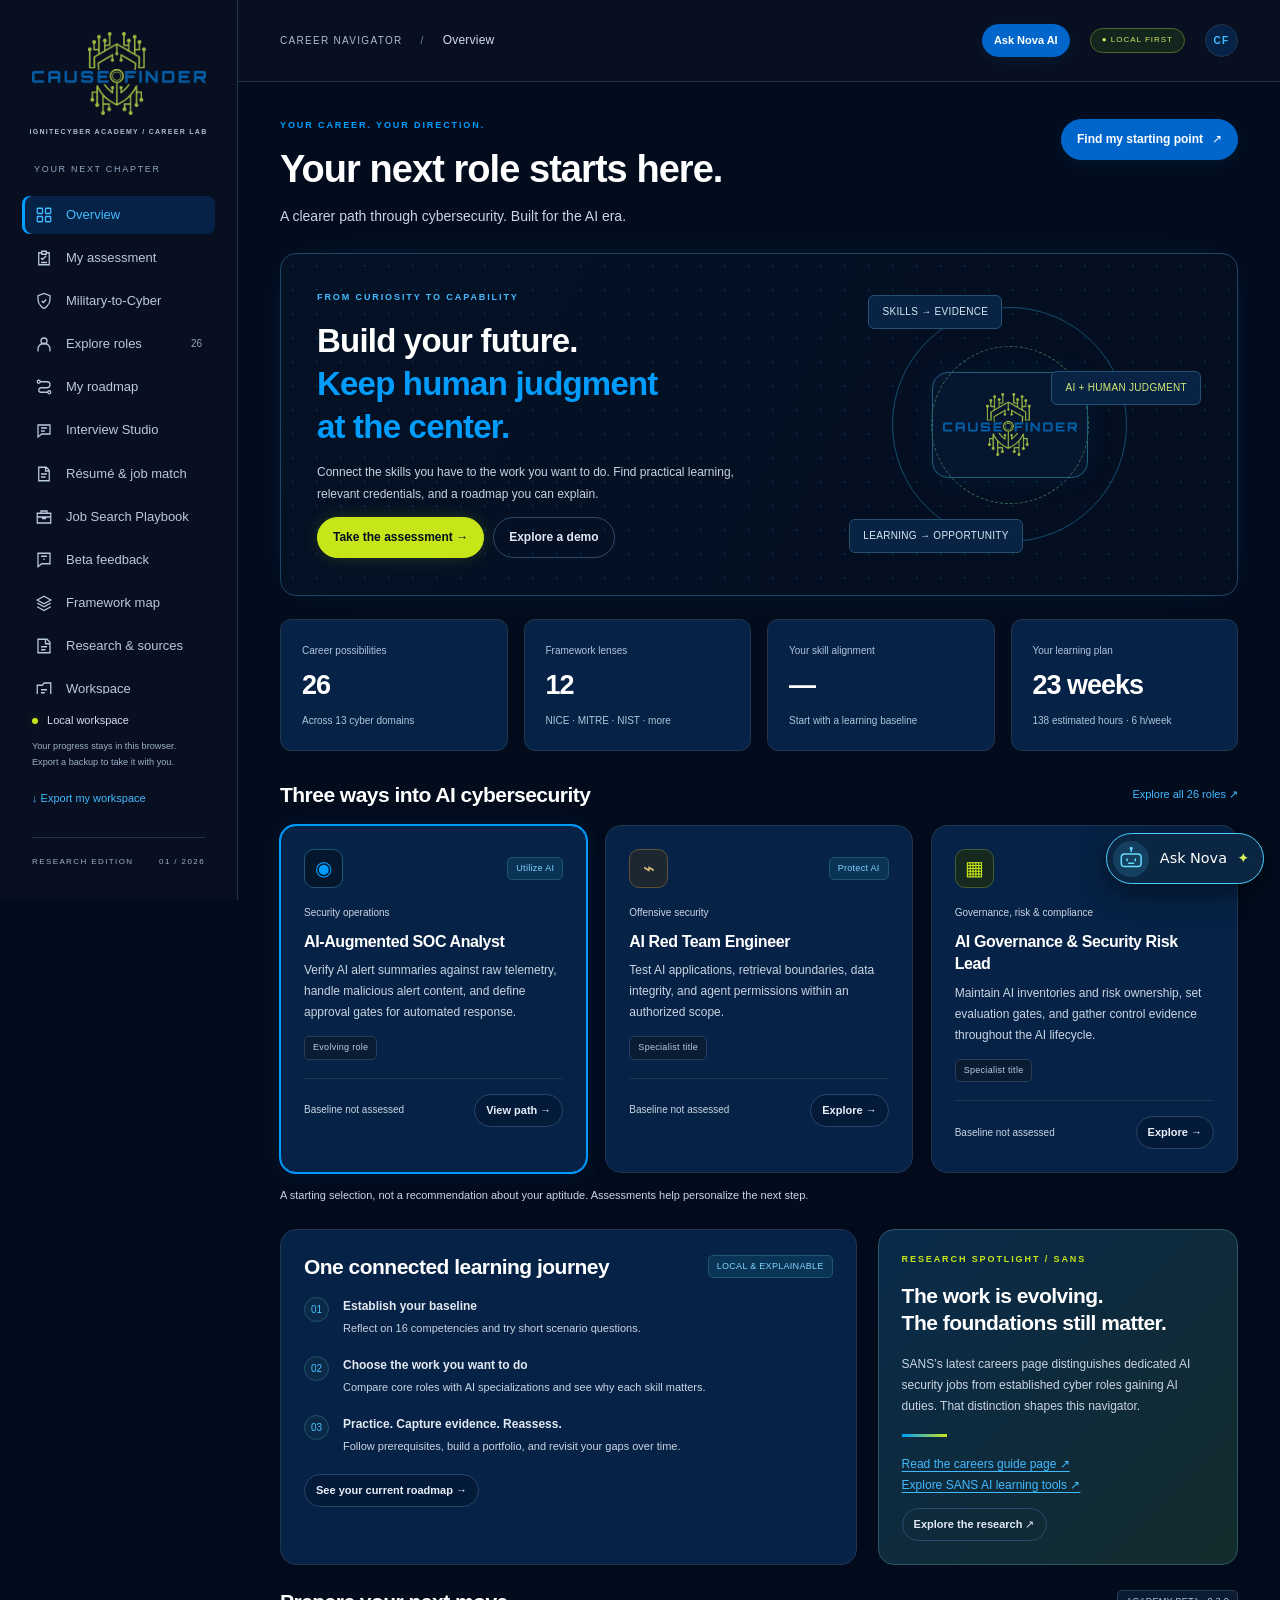
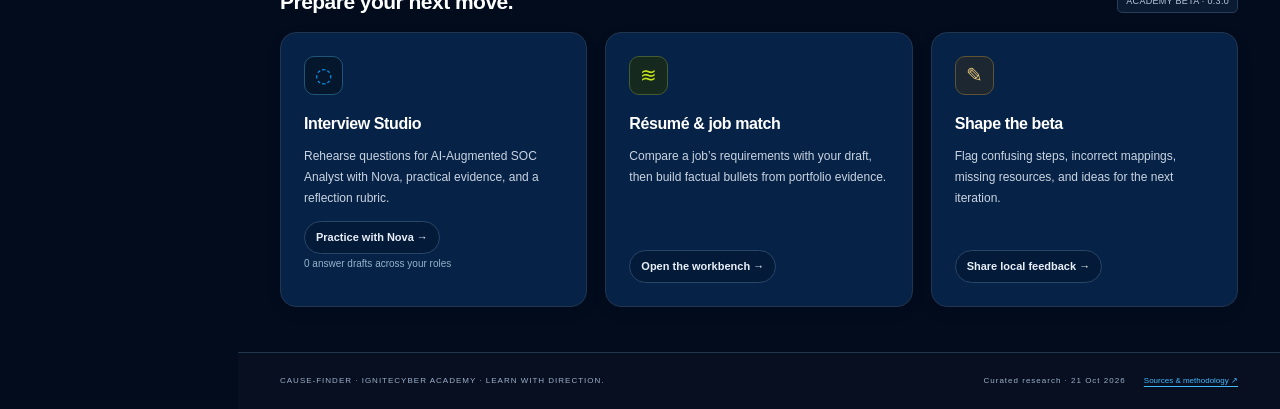
==== index.html @ be96b14c "Publish IgniteCyber Career Navigator under the MIT License" ====
<!doctype html>
<html lang="en">
<head>
  <meta charset="utf-8">
  <meta name="viewport" content="width=device-width, initial-scale=1">
  <meta name="theme-color" content="#030e1f">
  <meta name="description" content="IgniteCyber Academy local cybersecurity and AI career navigator. Assess skills, explore roles, and build an evidence-led roadmap.">
  <title>Cause-Finder · Career Navigator</title>
  <link rel="icon" type="image/png" href="assets/cause-finder-logo.png">
  <link rel="stylesheet" href="styles.css">
  <link rel="stylesheet" href="cause-finder-theme.css">
  <link rel="stylesheet" href="guided-assessment.css">
  <link rel="stylesheet" href="career-tools.css">
  <link rel="stylesheet" href="account.css">
  <link rel="stylesheet" href="nova-chat.css">
  <link rel="stylesheet" href="military-journey.css">
  <script defer src="military-journey-model.js"></script>
  <script defer src="catalog.js"></script>
  <script defer src="job-search/model.js"></script>
  <script defer src="career-tools-model.js"></script>
  <script defer src="engine.js"></script>
  <script defer src="guided-assessment.js"></script>
  <script defer src="resume-files.js"></script>
  <script defer src="career-tools-ui.js"></script>
  <script defer src="account-client.js"></script>
  <script defer src="military-journey-ui.js"></script>
  <script defer src="nova-chat.js"></script>
  <script defer src="app.js"></script>
</head>
<body>
  <a class="skip" href="#content">Skip to content</a>
  <aside class="sidebar">
    <a class="brand" href="#overview" aria-label="Cause-Finder Career Navigator home"><img src="assets/cause-finder-logo.png" alt="Cause-Finder" width="1537" height="733"><small>IGNITECYBER ACADEMY / CAREER LAB</small></a>
    <div class="workspace-label">YOUR NEXT CHAPTER</div>
    <nav aria-label="Main navigation" id="navigation"></nav>
    <div class="sidebar-bottom"><span class="local-dot"></span> Local workspace <small>Your progress stays in this browser.<br>Export a backup to take it with you.</small><button class="sidebar-link" data-action="export">↓ Export my workspace</button><div class="edition">RESEARCH EDITION <span>01 / 2026</span></div></div>
  </aside>
  <div class="main-wrap">
    <header class="topbar"><div>CAREER NAVIGATOR <span>/</span> <strong id="view-label">Overview</strong></div><div class="topbar-right"><button type="button" class="button small primary nova-global" data-nova-chat>Ask Nova AI</button><span class="local-pill">● LOCAL FIRST</span><span class="avatar" aria-label="Cause-Finder learning workspace">CF</span></div></header>
    <main id="content" tabindex="-1"></main>
    <footer class="page-footer"><span>CAUSE-FINDER · IGNITECYBER ACADEMY · LEARN WITH DIRECTION.</span><span>Curated research · 21 Oct 2026 <a href="#research">Sources & methodology ↗</a></span></footer>
  </div>
  <div id="toast" role="status" aria-live="polite"></div>
  <input id="import-file" type="file" accept=".json,application/json" hidden>
</body>
</html>
---- styles.css ----
:root{--navy:#141e2d;--ink:#182637;--muted:#64716f;--bg:#f5f6f2;--paper:#fff;--line:#dfe5dd;--green:#2b7058;--mint:#a3e8c9;--violet:#7c6bb0;--purple-bg:#f0ecf8;--orange:#b66c38;--radius:16px;font-family:Inter,-apple-system,BlinkMacSystemFont,"Segoe UI",sans-serif;color:var(--ink);font-synthesis:none}
*{box-sizing:border-box}body{margin:0;background:var(--bg);font-size:14px;line-height:1.55}button,input,select,textarea{font:inherit}button,a,input,select,textarea{-webkit-tap-highlight-color:transparent}a{color:var(--green);text-underline-offset:3px}button{cursor:pointer}button:disabled{cursor:default;opacity:.5}button:focus-visible,a:focus-visible,input:focus-visible,select:focus-visible,textarea:focus-visible{outline:3px solid #b383dc;outline-offset:3px}.skip{position:fixed;top:-80px;left:12px;background:white;z-index:100;padding:10px}.skip:focus{top:12px}.sidebar{width:238px;background:var(--navy);color:#c0c9d3;position:fixed;inset:0 auto 0 0;padding:32px 22px;display:flex;flex-direction:column}.brand{display:flex;align-items:center;gap:10px;color:white;text-decoration:none;font-size:24px;letter-spacing:-1px;font-weight:720}.brand-icon{font-size:35px;color:var(--mint);width:34px;text-align:center}.brand small{display:block;color:#9daab6;letter-spacing:2px;font-size:8px;margin-top:1px}.mint{color:var(--mint)}.workspace-label{font-size:9px;letter-spacing:1.7px;color:#7e90a0;margin:50px 12px 14px}nav a{display:flex;gap:13px;align-items:center;padding:12px 13px;margin:5px 0;color:#b3c0cb;border-radius:8px;text-decoration:none;font-size:13px}nav a svg{width:18px;height:18px;stroke:currentColor;fill:none;stroke-width:1.7}nav a.active{background:#2b3b43;color:var(--mint)}nav a:hover{background:#26323f}nav a .nav-count{margin-left:auto;font-size:10px;opacity:.8}.sidebar-bottom{margin-top:auto;font-size:11px;padding:30px 10px 0}.sidebar-bottom small{display:block;color:#93a0ac;line-height:1.8;margin:9px 0}.local-dot{display:inline-block;width:6px;height:6px;background:var(--mint);border-radius:50%;margin-right:6px}.sidebar-link{border:0;color:var(--mint);background:none;padding:10px 0;font-size:11px}.edition{font-size:8px;letter-spacing:1.4px;color:#7e90a0;border-top:1px solid #35404b;margin-top:20px;padding-top:18px}.edition span{float:right}.main-wrap{margin-left:238px}.topbar{height:82px;border-bottom:1px solid var(--line);display:flex;align-items:center;justify-content:space-between;padding:0 42px;font-size:10px;letter-spacing:1.3px}.topbar span:not(.local-pill):not(.avatar){color:#a1aca8;margin:0 14px}.topbar strong{font-weight:500;color:var(--muted);letter-spacing:.2px;font-size:12px}.topbar-right{display:flex;align-items:center;gap:20px}.local-pill{font-size:8px;letter-spacing:1px;color:var(--green);border:1px solid #cbded2;border-radius:20px;padding:5px 11px}.avatar{display:grid;place-items:center;background:#e2e9df;width:33px;height:33px;border-radius:50%;font-size:10px;font-weight:650}main{padding:37px 42px 45px;max-width:1600px;margin:auto;min-height:calc(100vh - 155px)}h1,h2,h3,h4,p{margin-top:0}h1{font-size:38px;line-height:1.15;letter-spacing:-1.5px;font-weight:620;margin-bottom:14px}h2{font-size:21px;line-height:1.3;letter-spacing:-.5px;font-weight:620}h3{font-size:16px;line-height:1.4;font-weight:620}h4{font-size:13px;margin-bottom:7px}p{color:var(--muted)}.eyebrow{font-size:9px;letter-spacing:1.9px;font-weight:650;color:var(--green);text-transform:uppercase;margin-bottom:15px}.view-heading{display:flex;justify-content:space-between;gap:20px;align-items:flex-start;margin-bottom:26px}.view-heading p{max-width:690px;margin-bottom:0}.button,.button:visited{display:inline-flex;align-items:center;justify-content:center;gap:9px;border-radius:7px;border:1px solid var(--line);background:white;color:var(--ink);padding:10px 15px;font-weight:550;font-size:12px;text-decoration:none;white-space:nowrap}.button.primary{background:var(--green);color:white;border-color:var(--green)}.button.dark{background:var(--navy);color:white;border-color:var(--navy)}.button.light{background:var(--mint);border-color:var(--mint);color:#183e33}.button.ghost{background:transparent}.button.small{padding:7px 11px;font-size:11px}.button:hover{filter:brightness(.96);transform:translateY(-1px)}.button-row{display:flex;flex-wrap:wrap;gap:9px;align-items:center}.hero{border-radius:var(--radius);background:var(--navy);padding:34px 36px;color:white;display:grid;grid-template-columns:1.25fr 1fr;gap:24px;position:relative;overflow:hidden;margin-bottom:23px}.hero h2{font-size:31px;letter-spacing:-.8px;margin-bottom:13px;max-width:470px}.hero p{color:#b6c5cc;max-width:430px;font-size:12px;line-height:1.8}.hero .eyebrow{color:var(--mint)}.hero-art{min-height:196px;display:grid;place-items:center;position:relative}.orbit{position:absolute;border:1px solid #34464c;border-radius:50%;width:235px;height:235px}.orbit.inner{width:158px;height:158px;border-style:dashed}.core{height:88px;width:88px;border:1px solid #688b7f;border-radius:24px;display:grid;place-items:center;color:var(--mint);background:#253a3e;font-size:49px;transform:rotate(-8deg)}.orbit-label{position:absolute;border:1px solid #4a5b60;padding:8px 13px;border-radius:6px;background:#22313b;color:#c9e2d7;font-size:10px;letter-spacing:.3px}.orbit-label.a{top:4px;left:13%}.orbit-label.b{right:0;top:80px}.orbit-label.c{bottom:5px;left:8%}.stats{display:grid;grid-template-columns:repeat(4,1fr);gap:16px;margin-bottom:30px}.stat{background:white;border:1px solid var(--line);padding:19px 21px;border-radius:11px}.stat .label{font-size:10px;color:var(--muted)}.stat strong{font-size:27px;letter-spacing:-1px;display:block;margin:5px 0 2px;font-weight:600}.stat small{font-size:10px;color:var(--muted)}.section-head{display:flex;align-items:center;justify-content:space-between;gap:15px;margin-bottom:17px}.section-head h2{margin:0}.section-head a{font-size:11px;text-decoration:none}.grid{display:grid;grid-template-columns:repeat(3,minmax(0,1fr));gap:18px}.grid.two{grid-template-columns:repeat(2,minmax(0,1fr))}.card{background:var(--paper);border:1px solid var(--line);border-radius:var(--radius);padding:23px;min-width:0}.card p{font-size:12px;line-height:1.75}.card-top{display:flex;align-items:center;justify-content:space-between;gap:10px;margin-bottom:17px}.icon-tile{width:39px;height:39px;display:grid;place-items:center;border-radius:10px;background:#e9f3ed;color:var(--green);font-size:20px}.icon-tile.purple{color:var(--violet);background:var(--purple-bg)}.icon-tile.orange{color:var(--orange);background:#fbf0e5}.badge{display:inline-block;padding:4px 8px;border-radius:5px;background:#eef4ee;color:#426653;font-size:9px;letter-spacing:.3px;line-height:1.5}.badge.purple{background:var(--purple-bg);color:#766197}.badge.orange{background:#fcf1e5;color:#966137}.badge.neutral{background:#f0f2ef;color:#65716c}.badge.blue{background:#ecf0f9;color:#576e96}.role-card h3{margin-bottom:7px}.role-card .domain{font-size:10px;color:var(--muted);margin-bottom:10px}.role-card .card-footer{display:flex;justify-content:space-between;align-items:center;border-top:1px solid var(--line);padding-top:15px;margin-top:18px}.role-card .card-footer small{font-size:10px;color:var(--muted)}.role-card.selected{border-color:var(--green);box-shadow:0 0 0 1px var(--green)}.subtle{font-size:11px;color:var(--muted)}.split{display:grid;grid-template-columns:1.6fr 1fr;gap:21px;margin-top:25px}.callout{border:1px solid #d6e1d7;background:#edf3ec;padding:19px 22px;border-radius:12px;font-size:12px;line-height:1.8}.callout p:last-child{margin-bottom:0}.callout.purple{background:var(--purple-bg);border-color:#e0d9ed}.step-list{list-style:none;padding:0;margin:0}.step-list li{display:flex;gap:14px;margin-bottom:18px;font-size:12px}.step-list .number{flex-shrink:0;border:1px solid var(--line);border-radius:50%;height:25px;width:25px;display:grid;place-items:center;font-size:10px}.step-list p{margin:3px 0 0;font-size:11px}.tags{display:flex;gap:6px;flex-wrap:wrap}.page-footer{border-top:1px solid var(--line);padding:22px 42px;display:flex;justify-content:space-between;gap:15px;font-size:8px;letter-spacing:1px;color:#758179}.page-footer a{margin-left:15px;letter-spacing:0}.filters{display:flex;flex-wrap:wrap;gap:12px;background:white;border:1px solid var(--line);padding:16px;border-radius:10px;margin-bottom:22px}.filters input{flex:1;min-width:180px}.filters select{max-width:250px}input,select,textarea{padding:10px 12px;border:1px solid #ccd6cc;border-radius:7px;background:white;color:var(--ink);min-width:0}input[type=checkbox],input[type=radio]{accent-color:var(--green)}textarea{resize:vertical;min-height:80px;width:100%}label{font-size:12px}label.field{display:flex;flex-direction:column;gap:7px}label.field small{color:var(--muted);font-size:10px}.form-grid{display:grid;grid-template-columns:repeat(3,minmax(0,1fr));gap:17px}.skill-grid{display:grid;grid-template-columns:repeat(2,minmax(0,1fr));gap:12px}.skill-rating{display:grid;grid-template-columns:1fr auto;align-items:center;border:1px solid var(--line);padding:15px;border-radius:9px;background:white;gap:10px}.skill-rating .skill-name{font-size:12px;font-weight:550}.skill-rating small{display:block;color:var(--muted);font-size:10px;font-weight:400;margin-top:3px}.skill-rating select{max-width:180px;font-size:11px}.assessment-section{margin-bottom:25px}.assessment-section h2{display:flex;gap:12px;align-items:center}.section-number{background:#e4ece2;border-radius:6px;font-size:12px;padding:7px 10px}.question{padding:20px;border:1px solid var(--line);border-radius:11px;background:white}.question legend{font-weight:600;font-size:12px;padding:0 4px}.question label{display:flex;gap:8px;padding:8px;border-radius:6px;font-size:11px}.question label:has(input:checked){background:#edf4ed}.question .explanation{font-size:11px;padding:12px;background:#f4f5f0;border-radius:7px;margin:9px 0 0}.sticky-action{position:sticky;bottom:15px;background:var(--navy);color:white;border-radius:10px;padding:15px 20px;display:flex;align-items:center;justify-content:space-between;gap:10px;box-shadow:0 6px 25px #16213124;margin-top:25px;z-index:5}.sticky-action span{font-size:11px}.bars{display:grid;gap:13px}.bar-row{display:grid;grid-template-columns:145px 1fr 58px;align-items:center;gap:12px;font-size:11px}.bar-track{background:#e7eee6;height:7px;border-radius:9px;overflow:hidden}.bar-fill{height:100%;background:var(--green);border-radius:9px}.bar-fill.purple{background:#a793c4}.bar-value{font-size:10px;color:var(--muted);text-align:right}.detail-hero{background:#eaf1e9;border:1px solid #d8e3d6;border-radius:var(--radius);padding:27px;margin-bottom:22px}.detail-hero h2{font-size:27px;margin:10px 0}.detail-hero p{max-width:850px}.detail-meta{display:flex;gap:20px;flex-wrap:wrap;margin-top:18px;font-size:11px}.journey{display:grid;grid-template-columns:repeat(4,1fr);gap:14px;margin:22px 0}.journey-node{background:white;border:1px solid var(--line);border-radius:10px;padding:18px;position:relative}.journey-node:not(:last-child):after{content:'→';position:absolute;right:-12px;top:35%;z-index:1;color:var(--green)}.journey-node small{font-size:9px;color:var(--green);letter-spacing:1px}.journey-node h3{font-size:13px;margin:10px 0 6px}.journey-node p{font-size:10px;margin:0}.timeline{border-left:1px solid #ccd8ca;margin-left:15px;padding-left:28px}.timeline-stage{position:relative;margin-bottom:24px}.timeline-stage:before{content:'';position:absolute;left:-35px;top:8px;border:4px solid var(--bg);background:var(--green);width:13px;height:13px;border-radius:50%}.timeline-stage>h3{font-size:12px;letter-spacing:.4px}.module{margin-bottom:12px}.module-head{display:flex;align-items:flex-start;gap:14px}.module-check{margin-top:5px;transform:scale(1.2)}.module-head h3{margin:0 0 6px;font-size:14px}.module-head .module-title{flex:1}.module-head p{font-size:11px;margin:8px 0 0}.module .evidence{margin-top:16px;padding-top:14px;border-top:1px solid var(--line)}.module .evidence label{display:block;margin-bottom:7px;font-size:10px;color:var(--muted)}.module .evidence input{width:100%;font-size:11px}.module.completed{background:#f1f6ef}.module.completed .module-head h3{color:var(--green)}details{font-size:12px}summary{cursor:pointer;font-weight:550}details p{margin-top:10px}.table-wrap{overflow:auto;background:white;border:1px solid var(--line);border-radius:12px}table{border-collapse:collapse;width:100%;font-size:11px}th,td{text-align:left;padding:14px 16px;border-bottom:1px solid var(--line);vertical-align:top}th{background:#edf2eb;font-size:9px;text-transform:uppercase;letter-spacing:.8px;white-space:nowrap}td p{font-size:11px;margin:5px 0 0}tr:last-child td{border-bottom:0}td a{text-decoration:none}td .tags{min-width:150px}.framework-card{display:flex;flex-direction:column}.framework-card .button{align-self:flex-start;margin-top:auto}.framework-card ul{padding-left:18px;font-size:11px;color:var(--muted);line-height:1.9}.research-lead{padding:26px;background:var(--navy);color:white;border-radius:14px;margin-bottom:22px}.research-lead p{color:#c0cdc9;max-width:900px;font-size:12px}.research-lead a{color:var(--mint)}.research-lead h2{font-size:24px}.research-section{margin:30px 0}.research-section li{font-size:12px;margin:9px 0;color:var(--muted)}.source-list{display:grid;grid-template-columns:1fr 1fr;gap:12px}.source-item{padding:17px;border:1px solid var(--line);border-radius:9px;background:white}.source-item h3{font-size:12px;margin:5px 0}.source-item p{font-size:11px;margin-bottom:6px}.source-item small{font-size:9px;color:var(--muted)}.empty{text-align:center;padding:40px;background:white;border:1px dashed #cad8c9;border-radius:12px;color:var(--muted)}.mapping-strip{display:grid;grid-template-columns:1fr 30px 1fr 30px 1fr;align-items:center;gap:8px;margin:22px 0}.mapping-strip>span{text-align:center;color:var(--green)}.mapping-node{background:white;border:1px solid var(--line);border-radius:12px;padding:20px}.mapping-node h3{font-size:13px}.mapping-node .tags{margin-top:12px}.inline-note{font-size:11px;color:var(--muted);margin-top:14px}.progress-line{display:flex;align-items:center;gap:15px;font-size:10px;color:var(--muted);margin-top:14px}.progress-line .bar-track{flex:1}.matrix td{min-width:150px}.matrix .coverage{display:block;padding:8px;border-radius:5px;background:#f1f4ef;color:#61705e}.mini-metric{font-size:28px;color:var(--green);display:block;font-weight:600}.divider{border:0;border-top:1px solid var(--line);margin:24px 0}#toast{position:fixed;bottom:25px;left:50%;transform:translateX(-50%);background:var(--navy);color:white;padding:12px 20px;border-radius:9px;z-index:20;font-size:12px;box-shadow:0 5px 25px #0003;max-width:90vw;display:none}#toast.visible{display:block}.print-only{display:none}.assessment-done{color:var(--green);font-size:11px}.link-button{border:0;background:transparent;padding:0;color:var(--green);text-align:left;text-decoration:underline;text-underline-offset:3px}.mapping-context{font-size:11px;background:#f4f2e9;border:1px solid #e7e1cd;padding:13px 17px;border-radius:8px;margin:16px 0}.text-right{text-align:right}.margin-top{margin-top:23px}.search-count{font-size:11px;color:var(--muted);margin-bottom:14px}.small-text{font-size:11px}.accent-line{height:3px;background:linear-gradient(90deg,var(--mint),#b8a4d8);width:45px;margin:17px 0}.assessment-progress{height:4px;background:#e3e9df;margin-bottom:22px;border-radius:4px;overflow:hidden}.assessment-progress div{height:100%;background:var(--green);transition:width .2s}.plain-list{padding-left:18px;font-size:12px;color:var(--muted);line-height:1.9}.cert-card h3{margin-bottom:8px}.cert-card .badge{margin-bottom:10px}.notice{padding:12px 16px;border:1px solid #e7dfc9;background:#f9f5e9;border-radius:8px;font-size:11px;color:#76613c;margin:18px 0}.hidden{display:none!important}
@media(min-width:1550px){main{padding:45px 55px}.grid{gap:22px}.hero{padding:42px}}@media(max-width:1150px){.sidebar{width:205px;padding:28px 15px}.main-wrap{margin-left:205px}main{padding:30px 25px}.topbar{padding:0 25px}.grid{grid-template-columns:repeat(2,minmax(0,1fr))}.stats{gap:10px}.stat{padding:15px}.split{grid-template-columns:1fr}.form-grid{grid-template-columns:repeat(2,minmax(0,1fr))}.skill-rating{grid-template-columns:1fr}.skill-rating select{max-width:none}.hero h2{font-size:28px}.page-footer{padding:20px 25px}}@media(max-width:760px){.sidebar{position:static;width:auto;padding:17px 20px}.brand{font-size:22px}.workspace-label,.sidebar-bottom{display:none}nav{display:flex;overflow:auto;margin-top:16px;gap:5px}nav a{flex-shrink:0;font-size:11px;padding:8px;gap:6px;margin:0}nav a svg{width:14px;height:14px}nav .nav-count{display:none}.main-wrap{margin:0}.topbar{height:55px;padding:0 20px}.topbar-right .avatar{display:none}.topbar{font-size:8px}.topbar span:not(.local-pill):not(.avatar){margin:0 5px}.topbar strong{font-size:10px}main{padding:25px 20px}.view-heading{flex-direction:column}h1{font-size:31px}.hero{grid-template-columns:1fr;padding:25px}.hero-art{display:none}.stats{grid-template-columns:repeat(2,1fr)}.grid,.grid.two,.source-list{grid-template-columns:1fr}.skill-grid{grid-template-columns:1fr}.skill-rating{grid-template-columns:1fr auto}.form-grid{grid-template-columns:1fr}.journey{grid-template-columns:repeat(2,1fr)}.journey-node:after{display:none}.mapping-strip{grid-template-columns:1fr}.mapping-strip>span{transform:rotate(90deg)}.filters select{max-width:none;flex:1}.sticky-action{flex-wrap:wrap}.page-footer{flex-direction:column;padding:20px}.page-footer a{margin:0;display:block}.bar-row{grid-template-columns:115px 1fr 45px}.detail-hero{padding:20px}.card{padding:20px}.module-head{flex-wrap:wrap}.timeline{padding-left:20px;margin-left:8px}.timeline-stage:before{left:-27px}.section-head{align-items:flex-start}.button-row{gap:7px}}@media print{.sidebar,.topbar,.page-footer,.filters,.sticky-action,.button,.module-check,.evidence input,#toast,.no-print{display:none!important}.main-wrap{margin:0}main{padding:0;max-width:none}.print-only{display:block}.card,.hero,.detail-hero,.stat,.research-lead,.callout{break-inside:avoid;box-shadow:none;background:white!important;color:black!important}p,.hero p,.research-lead p{color:#333}.timeline-stage{break-inside:avoid}.grid{grid-template-columns:repeat(2,1fr)}body{background:white;font-size:11px}a{color:#222}h1{font-size:29px}.evidence{overflow-wrap:anywhere}.table-wrap{overflow:visible}th,td{padding:8px}.source-list{grid-template-columns:1fr 1fr}}
---- cause-finder-theme.css ----
/* Cause-Finder website theme, inspected 2026-10-21.
   Brand tokens retain the public site's HSL values. Layout belongs to this local app. */
:root{
  color-scheme:dark;
  --cf-main:hsl(217 88% 6%);
  --cf-section:hsl(215 87% 12%);
  --cf-card:hsl(213 85% 15%);
  --cf-blue:hsl(210 100% 40%);
  --cf-electric:hsl(203 100% 50%);
  --cf-lime:hsl(69 80% 50%);
  --cf-border:hsl(214 40% 22%);
  --cf-text:hsl(216 30% 92%);
  --cf-muted:hsl(216 30% 84%);
  --navy:var(--cf-main);--ink:var(--cf-text);--muted:var(--cf-muted);
  --bg:var(--cf-main);--paper:var(--cf-card);--line:var(--cf-border);
  --green:#43baff;--mint:var(--cf-electric);--violet:var(--cf-lime);
  --purple-bg:#202e22;--orange:#e7c580;
  font-family:Inter,Arial,sans-serif;
}
body{background:var(--cf-main);color:var(--cf-text)}
h1,h2,h3,h4{color:#fff;font-weight:700;letter-spacing:-.025em}
h1{font-weight:800}a{color:#43baff}p{color:var(--cf-muted)}
button:focus-visible,a:focus-visible,input:focus-visible,select:focus-visible,textarea:focus-visible{outline-color:var(--cf-lime)}
.skip{background:var(--cf-section);color:white}
.sidebar{background:#080f20;border-right:1px solid var(--cf-border)}
.brand{display:flex;flex-direction:column;align-items:center;gap:11px;letter-spacing:0}
.brand img{display:block;width:174px;max-width:100%;height:auto;object-fit:contain}
.brand small{font-size:7px;letter-spacing:1.3px;color:#a8bad0;text-align:center}
.workspace-label{margin-top:34px;color:#8da5c1}
nav a{color:#b9c9df}nav a.active{background:var(--cf-card);color:#43baff;box-shadow:inset 3px 0 var(--cf-electric)}
nav a:hover{background:#0c2442;color:#fff}
.sidebar-bottom{color:#d5dfec}.sidebar-bottom small,.edition{color:#9bb0c9}
.local-dot{background:var(--cf-lime);box-shadow:0 0 8px #c8e51b30}
.sidebar-link{color:#43baff}.edition{border-color:var(--cf-border)}
.topbar{background:#080f20;border-color:var(--cf-border);color:#a9bdd4}
.topbar strong{color:#d3deee}.topbar span:not(.local-pill):not(.avatar){color:#6c87a5}
.local-pill{background:#12261d;color:#d4e766;border-color:#52672c}
.avatar{background:var(--cf-card);color:#48bcff;border:1px solid var(--cf-border)}
.eyebrow{color:var(--cf-electric)}
.button,.button:visited{background:var(--cf-section);color:#e8eff8;border-color:#294568;border-radius:999px}
.button.primary{background:var(--cf-blue);border-color:var(--cf-blue);color:#fff;box-shadow:0 4px 18px #009dff15}
.button.light{background:var(--cf-lime);border-color:var(--cf-lime);color:var(--cf-main);font-weight:700;box-shadow:0 0 20px -5px #c8e51b4d}
.button.dark{background:var(--cf-blue);border-color:var(--cf-blue)}
.button.ghost{background:transparent;color:#e3eaf5;border-color:#2d4a6c}
.button:hover{filter:brightness(1.12)}
.hero{background-color:var(--cf-main);background-image:radial-gradient(#009dff29 .8px,transparent .8px),linear-gradient(115deg,#06152c99,#030e1f);background-size:24px 24px,100% 100%;border:1px solid #1f4565;box-shadow:0 0 35px -20px #009dff55;padding-top:37px;padding-bottom:37px}
.hero h2{font-size:33px;font-weight:800;color:white}.hero .eyebrow{color:#43baff}.hero p{color:var(--cf-muted)}
.mint{color:var(--cf-electric)}
.orbit{border-color:#164c70}.orbit.inner{border-color:#35674f}
.core{width:156px;height:106px;background:#05162e;border:1px solid #1f5f7a;border-radius:16px;transform:none;box-shadow:0 0 26px #009dff14}
.core img{width:134px;height:auto;display:block}
.orbit-label{border-color:#245172;background:#082344;color:#dbe8f5}.orbit-label.b{color:#d5e977}
.stat,.card,.question,.skill-rating,.source-item,.journey-node,.mapping-node{background:var(--cf-card);border-color:var(--cf-border)}
.stat strong{color:white}.stat small,.stat .label{color:#b1c4dc}
.card{box-shadow:0 5px 20px #0000000a}
.role-card.selected{border-color:var(--cf-electric);box-shadow:0 0 0 1px var(--cf-electric),0 0 24px #009dff15}
.role-card .card-footer{border-color:var(--cf-border)}
.icon-tile{background:#04172c;border:1px solid #205577;color:var(--cf-electric)}
.icon-tile.purple{background:#16291f;color:var(--cf-lime);border-color:#455b30}
.icon-tile.orange{background:#1d2732;color:#e1c27b;border-color:#5e5334}
.badge{background:#0a3455;color:#82d1ff;border:1px solid #205474}
.badge.purple{background:#26331a;color:#d0e478;border-color:#4d612a}
.badge.orange{background:#352c1b;color:#ebcd87;border-color:#625136}
.badge.neutral{background:#0b1b31;color:#b7cbe2;border-color:#263e5c}
.badge.blue{background:#0d355f;color:#a5d4ff;border-color:#295783}
.callout{background:#082741;border-color:#245678;color:#c6dbea}
.callout strong{color:#f4f8ff}.callout.purple{background:#192c26;border-color:#40573e}
.step-list .number,.section-number{background:#0a2a48;border:1px solid #235270;color:#4ac0ff}
.filters,.table-wrap{background:var(--cf-section);border-color:var(--cf-border)}
input,select,textarea{background:#04172d;border-color:#35516f;color:#e4edf9}
input::placeholder,textarea::placeholder{color:#97abc3}
input[type=checkbox],input[type=radio]{accent-color:var(--cf-lime)}
.assessment-progress,.bar-track{background:#173553}.assessment-progress div{background:var(--cf-electric)}
.question label:has(input:checked){background:#0b3a60;box-shadow:inset 2px 0 var(--cf-electric)}
.question .explanation{background:#061a32;color:#c2d5e9}
.sticky-action{background:#04172d;border:1px solid #2b5977;box-shadow:0 6px 25px #0006}
.bar-fill{background:var(--cf-electric)}.bar-fill.purple{background:var(--cf-lime)}
.detail-hero{background:linear-gradient(120deg,#082747,#04182d);border-color:#246080}
.journey-node small{color:#43baff}.journey-node:not(:last-child):after{color:var(--cf-electric)}
.timeline{border-color:#27516c}.timeline-stage:before{background:var(--cf-lime);border-color:var(--cf-main)}
.module.completed{background:#102d2d;border-color:#335c43}.module.completed .module-head h3{color:#d2e880}
.module .evidence{border-color:var(--cf-border)}
th{background:#061c36;color:#91bce3}td,th{border-color:var(--cf-border)}
.research-lead{background:linear-gradient(120deg,#082747,#04172c);border:1px solid #24577c}
.research-lead p{color:#c6d5e6}.research-lead a{color:#65c8ff}
.empty{background:var(--cf-section);border-color:#355270}
.mapping-context,.notice{background:#272d20;border-color:#566139;color:#dbe1b9}
.matrix .coverage{background:#0a2945;color:#bcd1e9}
.assessment-done,.mini-metric,.link-button{color:#43baff}
.page-footer{background:#080f20;color:#9bb0c9;border-color:var(--cf-border)}
.accent-line{background:linear-gradient(90deg,var(--cf-electric),var(--cf-lime))}
#toast{background:#082747;border:1px solid #2a6289;color:#eff7ff}
.spotlight{background:linear-gradient(135deg,#092a4b,#142c2c);border-color:#2d5664}.spotlight .eyebrow{color:var(--cf-lime)}
@media(max-width:760px){.brand{align-items:flex-start;gap:7px}.brand img{width:146px}.brand small{text-align:left;font-size:7px}.hero h2{font-size:28px}.sidebar{border-right:0;border-bottom:1px solid var(--cf-border)}}
@media print{
 :root{color-scheme:light;--ink:#182637;--muted:#4e5c6b;--bg:#fff;--paper:#fff;--line:#d6dce2;--green:#075c70}
 body{background:white!important;color:#182637!important}h1,h2,h3,h4,.stat strong{color:#132c42!important}
 p,.stat small,.stat .label,.subtle,.inline-note{color:#43566a!important}
 .card,.stat,.question,.skill-rating,.source-item,.journey-node,.mapping-node,.detail-hero,.research-lead,.hero,.callout,.notice,.mapping-context,.table-wrap{background:white!important;background-image:none!important;color:#182637!important;border-color:#d1dce2!important;box-shadow:none!important}
 .badge,.badge.purple,.badge.orange,.badge.neutral{background:#edf2f6!important;color:#24475b!important;border-color:#cddae3!important}
 th{background:#edf2f6!important;color:#24475b!important}a{color:#075c70!important}
 .bar-track{background:#e1e8ed!important}.bar-fill{background:#0066cc!important}.bar-fill.purple{background:#779520!important}
 .callout strong{color:#182637!important}.module.completed .module-head h3{color:#36551d!important}
}
---- guided-assessment.css ----
.sr-only{position:absolute;width:1px;height:1px;padding:0;margin:-1px;overflow:hidden;clip:rect(0,0,0,0);white-space:nowrap;border:0}
.assessment-view-switch{display:flex;justify-content:space-between;align-items:center;gap:15px;margin-bottom:22px;color:#a8bfd6;font-size:11px}.assessment-view-switch>div{display:flex;border:1px solid #254561;padding:4px;border-radius:999px;background:#06162a}.assessment-view-switch .button{border:0;background:transparent;font-size:11px;padding:8px 13px}.assessment-view-switch .button.active{background:#103456;color:#7bd1ff}
.guided-layout{display:grid;grid-template-columns:285px minmax(0,1fr);gap:24px;align-items:start}.mentor-panel{position:sticky;top:22px;background:radial-gradient(ellipse at 50% 30%,#0a3654,#06182d 68%);border:1px solid #234c69;border-radius:18px;padding:25px 20px;text-align:center;overflow:hidden}.mentor-identity{display:flex;align-items:center;justify-content:center;gap:8px;font-size:12px;font-weight:700;letter-spacing:2px;color:#fff}.mentor-identity>span:last-child{font-size:8px;letter-spacing:1px;color:#9cb5cf;border-left:1px solid #31516b;padding-left:10px}.mentor-dot{display:inline-block;width:5px;height:5px;border-radius:50%;background:#c8e51b;box-shadow:0 0 10px #c8e51b55}.mentor-avatar{position:relative;max-width:240px;margin:25px auto 7px;aspect-ratio:1}.mentor-avatar svg{position:relative;width:100%;height:auto;animation:nova-float 5s ease-in-out infinite;filter:drop-shadow(0 10px 16px #009dff12)}.mentor-halo{position:absolute;inset:15%;border-radius:50%;background:#009dff0c;box-shadow:0 0 65px #009dff15}.nova-eyes{transform-origin:120px 92px;animation:nova-blink 6s infinite}.nova-mouth{display:none;transform-origin:120px 114px}.speaking .nova-mouth{display:block;animation:nova-talk .26s ease-in-out infinite alternate}.speaking .nova-smile{display:none}.avatar-spark{position:absolute;color:#c8e51b;font-size:20px;font-weight:400}.spark-one{top:19%;left:3%}.spark-two{bottom:23%;right:1%;color:#009dff;font-size:15px}.mentor-presence{display:flex;justify-content:center;align-items:center;gap:7px;font-size:10px;color:#9eb8cc;margin:12px 0 25px}.mentor-caption strong{font-size:14px;color:white}.mentor-caption p{font-size:12px;color:#abc1d8;line-height:1.8;margin:9px 0 20px}.mentor-voice-controls{display:flex;gap:7px;justify-content:center;flex-wrap:wrap}.mentor-voice-controls .button{font-size:10px}.mentor-disclosure{border-top:1px solid #24415a;padding-top:17px;margin:20px 0 0;font-size:9px;line-height:1.8;color:#91aac3}
.guide-conversation{border:1px solid #244d70;border-radius:18px;background:linear-gradient(150deg,#0a2545,#071c35);overflow:hidden;min-width:0}.guide-progress-head{display:flex;justify-content:space-between;gap:12px;padding:19px 27px;font-size:8px;letter-spacing:1.2px;color:#9dbbd5}.guide-progress-head span:last-child{color:#c8e51b;white-space:nowrap}.guide-progress-track{height:3px;background:#173650}.guide-progress-track>div{height:100%;background:linear-gradient(90deg,#009dff,#c8e51b);transition:width .3s}.guide-card-body{padding:30px 30px 25px}.guide-card-body h2{font-size:27px;letter-spacing:-.6px;line-height:1.25;margin-bottom:16px}.guide-card-body h2:focus{outline:none}.guide-card-body .eyebrow{font-size:8px;letter-spacing:1.5px;margin-bottom:12px}.mentor-script{font-size:14px!important;color:#c5d8e9!important;line-height:1.85!important;margin-bottom:25px;max-width:780px}.guide-card-body .field{font-size:11px}.guide-card-body select{width:100%;font-size:12px;padding:12px}.guide-route-choice{padding:0;border:0;margin:22px 0}.guide-route-choice legend{font-size:11px;color:#c2d5e8;margin-bottom:11px}.guide-mode{display:flex;align-items:center;gap:12px;border:1px solid #294965;border-radius:10px;padding:16px;margin-bottom:10px;background:#071a30;cursor:pointer}.guide-mode.selected{border-color:#009dff;background:#0b2d4c;box-shadow:inset 3px 0 #009dff}.guide-mode strong{display:block;font-size:12px;color:#ecf5ff}.guide-mode strong .badge{font-size:7px;margin-left:5px;vertical-align:middle}.guide-mode small{display:block;font-size:10px;color:#a9c1d6;margin-top:5px}.guide-preferences{border-top:1px solid #234460;padding-top:16px;color:#a8c0d8;font-size:11px}.guide-intro-prefs{display:grid;grid-template-columns:1fr 110px;gap:13px;margin-top:18px}.guide-intro-prefs .field:last-child{grid-column:1/-1}.guide-card-actions{display:flex;flex-wrap:wrap;align-items:center;gap:13px;margin-top:27px}.guide-card-actions>span{font-size:10px;color:#8eabc1}.guide-card-actions .button.light{padding:12px 19px;font-size:12px}.guide-card-actions .button:disabled{filter:none;transform:none;opacity:.4;cursor:not-allowed}
.guide-ratings{display:grid;gap:9px}.guide-rating{display:flex;align-items:center;gap:13px;background:#06192f;border:1px solid #294a67;border-radius:10px;padding:13px 16px;text-align:left;color:#dceafa;transition:border-color .15s,background .15s}.guide-rating:hover{background:#0c2d4a;border-color:#40729a}.guide-rating.selected{border-color:#009dff;background:#0b3353;box-shadow:inset 3px 0 #009dff}.rating-index{display:grid;place-items:center;width:28px;height:28px;border:1px solid #2c536f;border-radius:8px;font-size:12px;flex-shrink:0;color:#7fcfff}.guide-rating.selected .rating-index{background:#0066cc;color:white;border-color:#009dff}.guide-rating strong{font-size:12px;display:block}.guide-rating small{display:block;color:#a1bbd2;font-size:10px;margin-top:3px;line-height:1.6}.rating-check{margin-left:auto;color:#8db5d5}.guide-rating.selected .rating-check{color:#c8e51b}.guide-options{border:0;padding:0;margin:0;display:grid;gap:12px}.guide-option{display:flex;align-items:center;gap:13px;border:1px solid #294b67;background:#061a30;border-radius:11px;padding:18px 15px;cursor:pointer;font-size:12px;color:#dceafa}.guide-option input{position:absolute;opacity:0;width:1px;height:1px}.guide-option:has(input:focus-visible){outline:3px solid #c8e51b;outline-offset:3px}.guide-option.selected{border-color:#009dff;background:#0c3453}.option-letter{width:29px;height:29px;border:1px solid #315b7b;border-radius:8px;display:grid;place-items:center;font-size:11px;color:#7bcaff;flex-shrink:0}.guide-option.selected .option-letter{background:#0066cc;color:white}.guide-fineprint{font-size:10px!important;margin:21px 0 0;color:#91abc1!important}.guide-navigation{display:flex;gap:10px;align-items:center;flex-wrap:wrap;border-top:1px solid #254460;padding:14px 25px;background:#06192d}.guide-navigation .button{font-size:10px}.guide-navigation>span{font-size:9px;color:#8ba6bf;margin-left:auto}.guide-bottom-note{font-size:10px;line-height:1.9;color:#9db3c8;margin:20px 0 0;max-width:1020px}.feedback-symbol{width:50px;height:50px;display:grid;place-items:center;border:1px solid #366889;border-radius:15px;font-size:25px;color:#53baff;background:#0c3452;margin-bottom:24px}.feedback-symbol.correct{color:#c8e51b;background:#24351f;border-color:#587334}.guide-feedback{border-left:3px solid #c8e51b;background:#102c36;border-radius:0 9px 9px 0;padding:17px 19px;margin:22px 0}.guide-feedback strong,.guide-feedback-context strong{font-size:11px;color:#dceafa}.guide-feedback p,.guide-feedback-context p{font-size:12px;line-height:1.8;margin:8px 0 0;color:#b5cee1}.guide-feedback-context{border:1px solid #294b67;border-radius:10px;padding:17px 19px;margin:20px 0}.guide-summary-metrics{display:grid;grid-template-columns:repeat(3,minmax(0,1fr));gap:9px}.guide-summary-metrics>div{padding:17px 12px;border:1px solid #294f6c;border-radius:11px;background:#071a2f}.guide-summary-metrics strong{display:block;font-size:26px;color:#fff;letter-spacing:-.7px}.guide-summary-metrics span{font-size:9px;display:block;margin-top:5px;color:#a6bed3}.guide-gap-list{display:grid;gap:9px}.guide-gap-list>div{display:flex;justify-content:space-between;gap:10px;padding:13px;border:1px solid #294c67;border-radius:8px;font-size:11px}.guide-gap-list span{font-size:10px;color:#92bfdc}.guide-expand{margin-top:23px;border-top:1px solid #254660;padding-top:17px;font-size:10px;color:#aac0d4;line-height:2}.guide-expand .button{margin-left:5px;white-space:normal}
@keyframes nova-float{0%,100%{transform:translateY(0)}50%{transform:translateY(-5px)}}@keyframes nova-blink{0%,44%,48%,100%{transform:scaleY(1)}46%{transform:scaleY(.12)}}@keyframes nova-talk{from{transform:scaleY(.35)}to{transform:scaleY(1.2)}}
@media(max-width:1200px){.guided-layout{grid-template-columns:220px minmax(0,1fr);gap:17px}.mentor-panel{padding:24px 14px}.mentor-avatar{max-width:190px}.guide-card-body{padding:25px}.guide-card-body h2{font-size:24px}.guide-mode strong .badge{display:none}.guide-mode small{line-height:1.7}}
@media(max-width:900px){.guided-layout{grid-template-columns:1fr}.mentor-panel{position:static;display:grid;grid-template-columns:92px 1fr;gap:0 17px;text-align:left;padding:17px}.mentor-avatar{grid-row:1/5;grid-column:1;width:92px;margin:0}.mentor-identity{grid-column:2;justify-content:flex-start;margin:4px 0 9px}.mentor-presence{grid-column:2;justify-content:flex-start;margin:0 0 9px}.mentor-caption{display:none}.mentor-voice-controls{grid-column:2;justify-content:flex-start}.mentor-disclosure{grid-column:1/-1;margin:13px 0 0;padding:12px 0 0;font-size:9px}.mentor-disclosure br{display:none}.mentor-voice-controls .button{padding:6px 10px}.avatar-spark{font-size:12px}.guide-progress-head{padding:17px 23px}}
@media(max-width:600px){.assessment-view-switch{align-items:flex-start;flex-direction:column;gap:10px}.assessment-view-switch>div{width:100%}.assessment-view-switch .button{flex:1;font-size:10px;padding:8px}.guide-card-body{padding:22px 18px}.guide-card-body h2{font-size:23px}.mentor-script{font-size:13px!important}.guide-progress-head{padding:15px;font-size:7px;letter-spacing:.6px}.guide-mode{padding:13px 11px}.guide-rating{padding:12px;gap:10px}.guide-rating strong{font-size:11px}.guide-rating small{font-size:9px}.rating-check{display:none}.guide-card-actions{gap:10px}.guide-card-actions .button{white-space:normal}.guide-card-actions .button.light{width:100%}.guide-navigation{padding:13px}.guide-navigation>span{width:100%;margin:0}.guide-summary-metrics{grid-template-columns:1fr}.guide-summary-metrics>div{display:flex;align-items:center;gap:17px}.guide-summary-metrics strong{font-size:22px;min-width:63px}.guide-summary-metrics span{font-size:10px;margin:0}.guide-gap-list>div{flex-direction:column;gap:5px}.guide-intro-prefs{grid-template-columns:1fr}.guide-intro-prefs .field:last-child{grid-column:auto}.guide-option{font-size:11px;padding:15px 12px}.guide-expand .button{margin:8px 0 0;display:block}}
@media(prefers-reduced-motion:reduce){.mentor-avatar svg,.nova-eyes,.speaking .nova-mouth{animation:none}.guide-progress-track>div{transition:none}}
@media print{.assessment-view-switch,.mentor-panel,.guide-navigation,.guide-card-actions,.guide-expand{display:none}.guided-layout{display:block}.guide-conversation,.guide-feedback,.guide-feedback-context,.guide-rating,.guide-mode,.guide-option,.guide-summary-metrics>div,.guide-gap-list>div{background:white!important;color:#172d39!important;border-color:#bacbd6!important}.mentor-script,.guide-feedback p,.guide-feedback-context p,.guide-rating small,.guide-mode small{color:#43566a!important}.guide-card-body strong,.guide-rating,.guide-mode strong{color:#172d39!important}}
---- career-tools.css ----
.career-role-bar{align-items:center}.career-role-bar label{font-size:10px;color:#9db8d0}.career-role-bar select{flex:1;max-width:none;min-width:190px}.career-section-tabs{display:flex;flex-wrap:wrap;gap:8px;align-items:center;margin:20px 0}.career-section-tabs .button{background:transparent}.career-section-tabs .button.active{background:#0a355a;border-color:#009dff;color:#8bd8ff}.career-section-tabs>span{font-size:10px;color:#96b3ca;margin-left:auto}.studio-filters select{min-width:0;max-width:none;flex:1}.studio-filters select:last-child{flex:2;max-width:100%}.studio-question h2{font-size:24px;line-height:1.45}.studio-question{min-width:0}.studio-question textarea{font-size:13px;line-height:1.8;min-height:170px}.studio-question .card-top{align-items:flex-start;flex-wrap:wrap}.nova-note{display:flex;gap:13px;padding:19px;background:linear-gradient(120deg,#0a2e46,#112f2e);border:1px solid #2b5966;border-radius:12px;margin-bottom:22px;min-width:0}.nova-note-icon{font-size:23px;color:#c8e51b;line-height:1.2}.nova-note strong{display:block;color:#c8e51b;font-size:8px;letter-spacing:1.3px}.nova-note p{font-size:12px!important;line-height:1.85!important;color:#c4d9e8!important;margin:7px 0 0;white-space:normal}.career-actions{display:flex;flex-wrap:wrap;gap:10px;align-items:center;margin:20px 0}.career-actions .button{white-space:normal}.career-fineprint{font-size:10px!important;line-height:1.9!important;color:#95b1ca!important}.career-evidence{border:1px solid #2b4c67;border-radius:9px;padding:14px;margin-top:18px}.career-evidence summary{font-size:11px}.evidence-excerpt,.answer-transcript{white-space:pre-wrap;overflow-wrap:anywhere;background:#06182d;border:1px solid #22425e;border-radius:9px;padding:15px;color:#c3d7e9;font-size:12px;line-height:1.9;margin:15px 0}.evidence-excerpt strong{font-size:11px;color:#fff}.evidence-excerpt p{margin:8px 0 0;white-space:pre-wrap;overflow-wrap:anywhere}.answer-guide{border-top:1px solid #2b4e6b;padding-top:20px;margin-top:20px}.answer-guide p{font-size:12px;line-height:1.9}.answer-guide h4{margin:20px 0 8px;color:#c8e51b}.reflection-list{border:0;margin:23px 0 0;padding:0}.reflection-list legend{font-size:11px;color:#a6c6df;margin-bottom:12px}.reflection-list label{display:flex;gap:10px;align-items:flex-start;padding:9px 0;font-size:11px;line-height:1.8}.reflection-list input{margin-top:5px;flex-shrink:0}.career-related{display:flex;flex-wrap:wrap;gap:17px;border-top:1px solid #264862;margin-top:23px;padding-top:18px;font-size:10px}.studio-welcome h2{font-size:28px}.studio-welcome .plain-list{font-size:12px;margin:24px 0}.mock-reviews{display:grid;gap:18px;margin-top:21px}.mock-reviews h3{margin-top:18px}.resume-inputs textarea{min-height:240px;line-height:1.8;font-size:12px}.resume-inputs .section-head{flex-wrap:wrap}.resume-inputs .section-head h2{font-size:18px}.resume-inputs .button{font-size:10px}.career-metrics{display:grid;grid-template-columns:repeat(3,minmax(0,1fr));gap:12px;margin:17px 0}.career-metrics>div{border:1px solid #2a4c6a;border-radius:12px;background:#082443;padding:18px}.career-metrics strong{display:block;font-size:29px;line-height:1.2;color:#fff}.career-metrics span{display:block;font-size:10px;margin-top:8px;color:#b2cadf}.match-table td{overflow-wrap:anywhere;min-width:150px}.match-table td:first-child{min-width:210px}.match-table blockquote{font-size:11px;line-height:1.8;margin:0 0 10px;padding:10px;border-left:2px solid #009dff;background:#08213a;white-space:pre-wrap}.match-table .button{font-size:10px;white-space:normal}.manual-flag{color:#d8e88b!important;font-size:9px!important}.bullet-preview{background:#0b2b3d;border:1px solid #2a5c6b;border-radius:10px;padding:18px;margin:22px 0 15px;overflow-wrap:anywhere}.bullet-preview strong{font-size:10px;color:#c8e51b}.bullet-preview p{font-size:13px;margin:9px 0 0;line-height:1.8;white-space:pre-wrap}.fact-confirm{font-size:11px;line-height:1.9;display:flex;align-items:flex-start;gap:10px}.fact-confirm input{margin-top:6px}.feedback-metrics{grid-template-columns:repeat(2,minmax(0,1fr))}.feedback-item{border-top:1px solid #2b4966;padding-top:20px;margin-top:20px}.feedback-item h3{font-size:15px;margin:12px 0 8px;overflow-wrap:anywhere}.feedback-item p{font-size:12px;white-space:pre-wrap;overflow-wrap:anywhere}.feedback-item small{font-size:9px;line-height:1.9;color:#98b6d0}.career-launchpad .icon-tile{margin-bottom:18px}.career-launchpad h3{margin-bottom:10px}.career-launchpad .card{display:flex;align-items:flex-start;flex-direction:column}.career-launchpad .card .button{margin-top:auto}.sidebar nav{overflow-y:auto;min-height:0;scrollbar-width:thin;scrollbar-color:#234b6e transparent}.sidebar-bottom{flex-shrink:0;padding-top:18px}.workspace-label{margin-top:25px}.sidebar nav a{padding-top:9px;padding-bottom:9px}
@media(max-width:1150px){.career-section-tabs>span{width:100%;margin:5px 0}.studio-filters select:last-child{flex-basis:100%}.career-metrics{gap:8px}.career-metrics>div{padding:14px}.career-metrics span{font-size:9px}}
@media(max-width:760px){.sidebar nav{overflow-x:auto;overflow-y:hidden}.career-role-bar select{width:100%;flex-basis:100%}.career-role-bar .button{font-size:10px}.studio-filters select{min-width:120px}.studio-question h2{font-size:21px}.career-metrics{grid-template-columns:1fr}.career-metrics>div{display:flex;align-items:center;gap:18px}.career-metrics span{margin:0;font-size:10px}.career-metrics strong{min-width:37px}.feedback-metrics{grid-template-columns:1fr 1fr}.feedback-metrics>div{display:block}.feedback-metrics span{margin-top:8px}.career-actions .button{font-size:11px}.nova-note{padding:15px}.match-table td:first-child{min-width:180px}.resume-inputs textarea{min-height:210px}}
@media print{.career-role-bar,.career-section-tabs,.studio-filters,.career-actions,.career-related,.career-launchpad,.fact-confirm,#beta-feedback-form button{display:none!important}.nova-note,.evidence-excerpt,.answer-transcript,.bullet-preview,.career-metrics>div,.match-table blockquote{background:#fff!important;color:#182637!important;border-color:#c6d4de!important}.nova-note p,.nova-note strong,.career-fineprint,.career-metrics strong,.career-metrics span,.bullet-preview p{color:#324e64!important}.resume-inputs{display:none}.match-table td{min-width:0!important}.sidebar nav{display:none}}

.job-search-frame{display:block;width:100%;min-height:32rem;border:1px solid var(--line);border-radius:12px;background:#faf9f3}
---- account.css ----
.account-bar{display:flex;align-items:center;justify-content:space-between;gap:12px;padding:12px 32px;background:#092542;color:#c7dced;border-bottom:1px solid #244d67;font-size:13px}.account-bar strong{color:#fff;overflow-wrap:anywhere}.account-dialog{background:#07182d;color:#e7f2ff;border:1px solid #287393;border-radius:18px;padding:30px;width:min(560px,calc(100vw - 30px));max-height:85vh;overflow:auto;box-sizing:border-box}.account-dialog::backdrop{background:#000b}.account-dialog h2{padding-right:24px}.account-dialog label{display:grid;gap:8px;margin:16px 0}.account-dialog input{max-width:100%;box-sizing:border-box}.account-dialog input:not([type=checkbox]){width:100%;padding:12px;border:1px solid #355469;border-radius:8px;background:#031326;color:#fff;font:inherit}.account-dialog .account-check{display:flex;align-items:start;gap:10px}.account-close{position:absolute;right:16px;top:14px;background:none;color:#fff;border:0;font-size:26px;cursor:pointer}.account-message{color:#d6ef88;white-space:pre-wrap}.account-dialog details{margin-top:24px;padding-top:16px;border-top:1px solid #355469}.account-shield{position:fixed;inset:0;z-index:10000;display:grid;place-items:center;background:#031020;color:#d7edff}.account-dialog .career-actions{flex-wrap:wrap}@media(max-width:650px){.account-bar{padding:12px 16px;align-items:start;flex-direction:column}.account-dialog{padding:22px}}
---- nova-chat.css ----
.nova-widget {
  position: fixed;
  z-index: 1000;
  inset: auto max(1rem, env(safe-area-inset-right)) max(1rem, env(safe-area-inset-bottom)) auto;
  display: grid;
  justify-items: end;
  gap: .7rem;
  color: #e7f2ff;
  font: 400 .9rem/1.45 system-ui, sans-serif;
}
.nova-widget *, .nova-widget *::before { box-sizing: border-box; }
.nova-widget button { cursor: pointer; font: inherit; }
.nova-widget button:disabled { cursor: default; opacity: .55; }
.nova-widget :focus-visible { outline: 2px solid #c7ed26; outline-offset: 3px; }
.nova-launch, .nova-header, .nova-actions { display: flex; align-items: center; gap: .65rem; }
.nova-launch {
  padding: .4rem .85rem .4rem .4rem;
  border: 1px solid #4acfff;
  border-radius: 999px;
  color: #fff;
  background: #0a2642;
  box-shadow: 0 8px 30px #0008;
}
.nova-launch:hover { background: #12395d; }
.nova-launch > span:last-child, .nova-context { color: #d7ef60; }
.nova-face {
  display: grid;
  place-items: center;
  flex: 0 0 2.25rem;
  width: 2.25rem;
  height: 2.25rem;
  border-radius: 50%;
  background: #143f5f;
  color: #67dcff;
}
.nova-face svg { width: 1.65rem; fill: none; stroke: currentColor; stroke-width: 1.8; stroke-linecap: round; }
.nova-panel {
  width: min(24rem, calc(100vw - 2rem));
  max-height: calc(100dvh - 6rem);
  display: flex;
  flex-direction: column;
  overflow: auto;
  border: 1px solid #3a779b;
  border-radius: 1.2rem;
  background: #08192d;
  box-shadow: 0 16px 55px #000a;
}
.nova-panel[hidden] { display: none; }
.nova-header { padding: .8rem 1rem; background: linear-gradient(120deg, #113e61, #102641); }
.nova-header h2 { font: 700 1.15rem/1.2 system-ui, sans-serif; margin: 0; color: #fff; }
.nova-header div > span, .nova-privacy { color: #b8cde2; font-size: .76rem; }
.nova-close { margin-left: auto; background: transparent; border: 0; color: #fff; min-width: 2.25rem; min-height: 2.25rem; }
.nova-content { padding: .75rem 1rem; min-height: 6rem; overflow: auto; }
.nova-context { margin: 0 0 .55rem; font-size: .8rem; }
.nova-log { max-height: 28vh; overflow: auto; }
.nova-log p { margin: 0 1rem .55rem 0; padding: .55rem .7rem; border-radius: .7rem; background: #112b46; white-space: pre-wrap; overflow-wrap: anywhere; }
.nova-log p.nova-user { margin-inline: 1rem 0; background: #154467; }
.nova-log a { color: #82e4ff; text-decoration: underline; text-underline-offset: .15em; }
.nova-log a:hover { color: #d7ef60; }
.nova-log strong { display: block; color: #77dcff; font-size: .75rem; }
.nova-suggestion, .nova-clear, .nova-save { padding: .4rem .65rem; color: #d9f1ff; background: #0c2844; border: 1px solid #3e6a8a; border-radius: .6rem; }
.nova-form { padding: .75rem 1rem; border-top: 1px solid #254865; }
.nova-form label { display: block; margin-bottom: .25rem; }
.nova-form textarea { width: 100%; color: #e7f2ff; background: #031326; border: 1px solid #54768e; border-radius: .6rem; padding: .55rem; font: inherit; resize: vertical; }
.nova-privacy { margin: .2rem 0 .5rem; }
.nova-actions { justify-content: space-between; }
.nova-send { padding: .4rem .8rem; color: #101a0b; background: #c5e920; border: 1px solid #c5e920; border-radius: .6rem; }
.nova-status { color: #d6ef88; margin: .4rem 0 0; }
.nova-status:empty { display: none; }
.nova-save { margin-top: .45rem; }
.nova-global { white-space: nowrap; }
@media (max-width: 550px) {
  .topbar-right .local-pill, .topbar-right .avatar { display: none; }
  .topbar-right .nova-global { padding-inline: .65rem; }
}
@media print { .nova-widget { display: none; } }
---- military-journey.css ----
.military-intro p { margin: .6rem 0; }
.military-project { margin-bottom: 1.25rem; }
.military-project textarea { width: 100%; }
.military-tasks { min-width: 0; border: 0; padding: 0; margin: 0 0 1rem; }
.military-tasks legend { margin-bottom: .75rem; }
.military-tasks .guide-option { margin-bottom: .4rem; }
.military-referrals { display: grid; grid-template-columns: repeat(auto-fit,minmax(min(100%, 280px),1fr)); gap: .75rem; padding: 0; list-style: none; }
.military-referrals li { padding: .85rem; border: 1px solid var(--line, #24445b); border-radius: .6rem; }
.military-referrals p { margin: .4rem 0 0; }
.military-referrals a { font-weight: 650; }
#military-error { color: #ffb890; }
#military-posting {
 min-width: 0;
 margin: 1rem 0 0;
 padding: .75rem;
 border: 1px solid var(--line, #24445b);
 border-radius: .6rem;
}
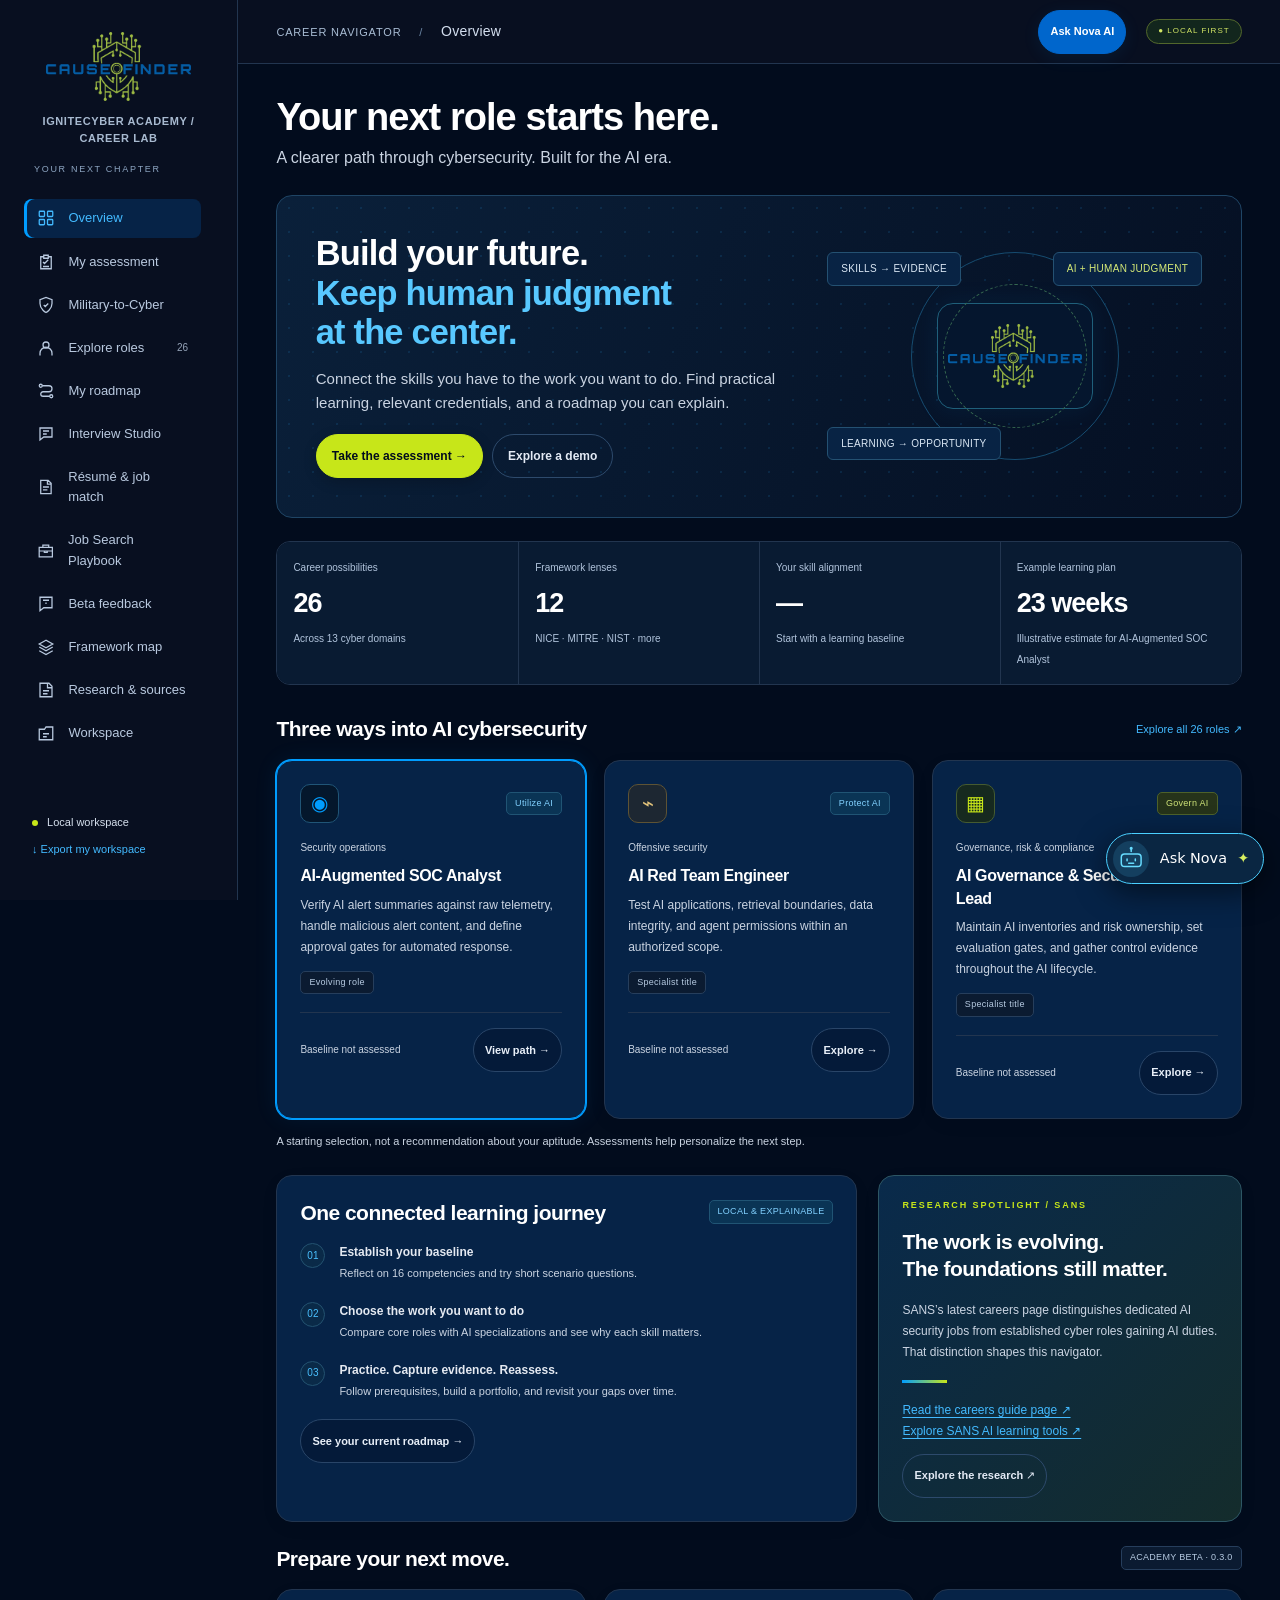
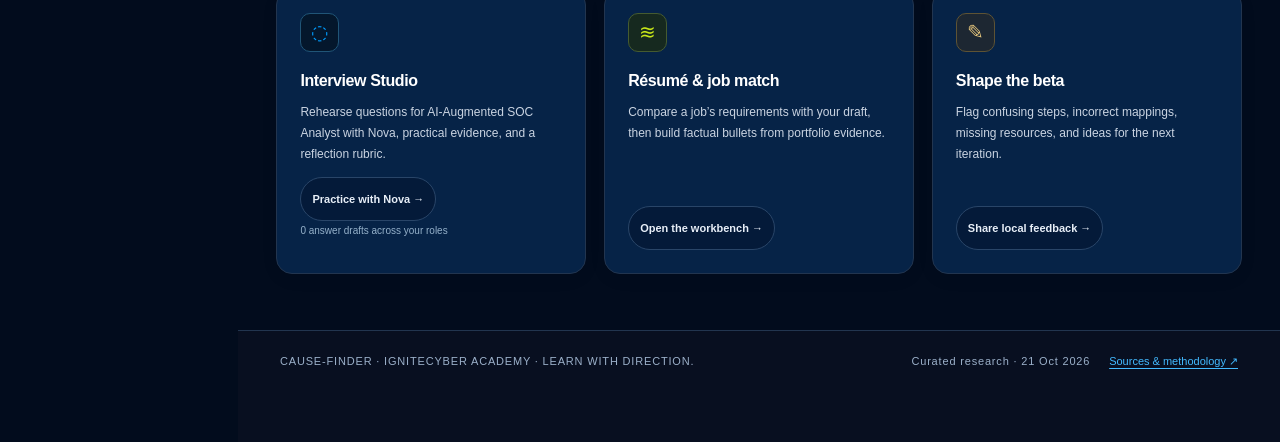
==== commit 7dbdda8f: "Refine Career Navigator learner workflows" ====
--- a/index.html
+++ b/index.html
@@ -32,11 +32,15 @@
   <aside class="sidebar">
     <a class="brand" href="#overview" aria-label="Cause-Finder Career Navigator home"><img src="assets/cause-finder-logo.png" alt="Cause-Finder" width="1537" height="733"><small>IGNITECYBER ACADEMY / CAREER LAB</small></a>
     <div class="workspace-label">YOUR NEXT CHAPTER</div>
+    <button class="button ghost sidebar-toggle" type="button" aria-expanded="false" aria-controls="navigation">
+      <svg viewBox="0 0 24 24" aria-hidden="true"><path d="M4 6h16M4 12h16M4 18h16"/></svg>
+      Sections
+    </button>
     <nav aria-label="Main navigation" id="navigation"></nav>
     <div class="sidebar-bottom"><span class="local-dot"></span> Local workspace <small>Your progress stays in this browser.<br>Export a backup to take it with you.</small><button class="sidebar-link" data-action="export">↓ Export my workspace</button><div class="edition">RESEARCH EDITION <span>01 / 2026</span></div></div>
   </aside>
   <div class="main-wrap">
-    <header class="topbar"><div>CAREER NAVIGATOR <span>/</span> <strong id="view-label">Overview</strong></div><div class="topbar-right"><button type="button" class="button small primary nova-global" data-nova-chat>Ask Nova AI</button><span class="local-pill">● LOCAL FIRST</span><span class="avatar" aria-label="Cause-Finder learning workspace">CF</span></div></header>
+    <header class="topbar"><div>CAREER NAVIGATOR <span>/</span> <strong id="view-label">Overview</strong></div><div class="topbar-right"><button type="button" class="button small primary nova-global" data-nova-chat>Ask Nova AI</button><span class="local-pill">● LOCAL FIRST</span></div></header>
     <main id="content" tabindex="-1"></main>
     <footer class="page-footer"><span>CAUSE-FINDER · IGNITECYBER ACADEMY · LEARN WITH DIRECTION.</span><span>Curated research · 21 Oct 2026 <a href="#research">Sources & methodology ↗</a></span></footer>
   </div>
--- a/cause-finder-theme.css
+++ b/cause-finder-theme.css
@@ -102,3 +102,180 @@
  .bar-track{background:#e1e8ed!important}.bar-fill{background:#0066cc!important}.bar-fill.purple{background:#779520!important}
  .callout strong{color:#182637!important}.module.completed .module-head h3{color:#36551d!important}
 }
+
+/* Shared app shell and interaction rhythm. See DESIGN.md. */
+:root {
+  --cf-shell: #080f20;
+  --cf-focus: #d7f24d;
+  --cf-action-size: 2.75rem;
+  --cf-gutter: clamp(1rem, 3vw, 3rem);
+  --cf-motion: 150ms;
+}
+.sidebar-toggle { display: none; }
+::selection { background: var(--cf-lime); color: var(--cf-main); }
+:where(a[href], button, input, select, textarea, summary, [tabindex]):focus-visible {
+  outline: 2px solid var(--cf-focus);
+  outline-offset: 3px;
+}
+#content:focus-visible { outline-offset: -3px; }
+.view-heading h1, .hero h2, .section-head h2 { text-wrap: balance; }
+.view-heading h1 { margin-block: 0 .45rem; line-height: 1.12; }
+.view-heading p, .hero p { max-inline-size: 65ch; }
+.view-heading p { font-size: 1rem; }
+.button, .sidebar-toggle, .nova-launch { min-block-size: var(--cf-action-size); }
+.button, .sidebar-toggle, .nova-launch, .sidebar nav a { touch-action: manipulation; }
+.button:active:not(:disabled), .nova-launch:active:not(:disabled) { transform: translateY(1px); }
+.button:disabled { cursor: default; }
+@media (prefers-reduced-motion: no-preference) {
+  .button, .nova-launch { transition: transform var(--cf-motion) ease-out; }
+}
+@media (prefers-reduced-motion: reduce) {
+  .button, .nova-launch, .sidebar nav a { transition: none; }
+  .button:active:not(:disabled), .nova-launch:active:not(:disabled) { transform: none; }
+}
+@media screen {
+  .sidebar { background: var(--cf-shell); }
+  .topbar { min-block-size: 4rem; height: auto; padding: .6rem var(--cf-gutter); }
+  .topbar strong { font-size: .875rem; }
+  main { padding: 2rem var(--cf-gutter) 3.5rem; }
+  .view-heading { margin-block-end: 1.5rem; }
+  .hero {
+    align-items: center;
+    padding: clamp(1.25rem, 3vw, 2.75rem);
+    grid-template-columns: minmax(0, 1.3fr) minmax(0, 1fr);
+    background-image: radial-gradient(#219ae622 .8px, transparent .8px), linear-gradient(115deg,#0a203a,#050f22);
+    box-shadow: none;
+  }
+  .hero h2 { font-size: clamp(1.65rem, 1.15rem + 1.25vw, 2.5rem); line-height: 1.15; margin-block: 0 .9rem; }
+  .hero h2 .mint { display: block; color: #58c8ff; }
+  .hero p { font-size: .9375rem; line-height: 1.6; margin-block: 0 1.2rem; }
+  .hero-art { min-block-size: 13rem; }
+  .hero-art .orbit { inline-size: 13rem; block-size: 13rem; }
+  .hero-art .orbit.inner { inline-size: 9rem; block-size: 9rem; }
+  .stats {
+    grid-template-columns: repeat(4, minmax(0,1fr));
+    gap: 0;
+    border: 1px solid var(--cf-border);
+    border-radius: .875rem;
+    overflow: hidden;
+  }
+  .stat { border: 0; border-radius: 0; padding: .9rem 1rem; background: #091b32; }
+  .stat + .stat { border-inline-start: 1px solid var(--cf-border); }
+  .stat strong { font-variant-numeric: tabular-nums; }
+  .stat small { line-height: 1.35; }
+  .sidebar nav { padding: .2rem .25rem .2rem .15rem; scrollbar-color: #365678 transparent; }
+  .sidebar nav a { min-block-size: 2.35rem; }
+  .sidebar-bottom { padding-block-start: .85rem; }
+  .page-footer { padding-block-end: 4.5rem; }
+  .sticky-action { position: static; }
+}
+@media screen and (min-width: 961px) and (max-height: 820px) {
+  .sidebar { padding-block: 1rem; }
+  .sidebar .brand img { width: 140px; }
+  .sidebar .workspace-label { margin-block-start: 1.1rem; }
+  .sidebar-bottom .edition { display: none; }
+}
+@media screen and (max-width: 960px) {
+  .sidebar {
+    position: static;
+    width: auto;
+    display: grid;
+    grid-template-columns: minmax(0,1fr) auto;
+    gap: .55rem 1rem;
+    align-items: center;
+    padding: .6rem var(--cf-gutter);
+    border-right: 0;
+    border-bottom: 1px solid var(--cf-border);
+  }
+  .brand { align-items: flex-start; justify-self: start; gap: .15rem; }
+  .brand img { width: 7rem; }
+  .brand small { text-align: left; }
+  .workspace-label, .sidebar-bottom { display: none; }
+  .main-wrap { margin: 0; }
+  .sidebar-toggle { display: inline-flex; align-items: center; gap: .4rem; }
+  .sidebar-toggle svg { width: 1rem; fill: none; stroke: currentColor; stroke-width: 2; }
+  .sidebar nav {
+    grid-column: 1 / -1;
+    display: grid;
+    grid-template-columns: repeat(2,minmax(0,1fr));
+    gap: .25rem;
+    margin: 0;
+    padding: .2rem;
+    overflow: visible;
+  }
+  .sidebar-toggle[aria-expanded="false"] + nav { display: none; }
+  .sidebar nav a { min-block-size: var(--cf-action-size); font-size: .8125rem; margin: 0; }
+}
+@media screen and (max-width: 600px) {
+  main { padding-block-start: 1.45rem; }
+  .topbar { min-block-size: 2.75rem; }
+  .topbar .nova-global, .topbar .local-pill { display: none; }
+  .hero { grid-template-columns: 1fr; }
+  .hero-art { display: none; }
+  .stats { grid-template-columns: repeat(2,minmax(0,1fr)); }
+  .stat:nth-child(odd) { border-inline-start: 0; }
+  .stat:nth-child(n+3) { border-block-start: 1px solid var(--cf-border); }
+}
+@media screen and (max-width: 350px) {
+  .sidebar nav { grid-template-columns: 1fr; }
+}
+@media print {
+  .sidebar-toggle, .skip { display: none; }
+}
+.academy-back { display: block; margin-block: .65rem; font-size: .8125rem; }
+@media screen and (max-width: 960px) {
+  .sidebar .brand { grid-column: 1; grid-row: 1; }
+  .sidebar-toggle { grid-column: 2; grid-row: 1; }
+  .academy-back { grid-column: 1 / -1; margin: 0; }
+}
+@media screen {
+  .hero-art .orbit-label.a { inset: 0 auto auto 0; }
+  .hero-art .orbit-label.b { inset: 0 0 auto auto; }
+  .hero-art .orbit-label.c { inset: auto auto 0 0; }
+}
+@media screen and (max-width: 1150px) {
+  .hero-art .orbit-label { padding: .35rem .5rem; font-size: .57rem; }
+}
+@media screen and (max-width: 760px) {
+  .hero { grid-template-columns: 1fr; }
+}
+@media screen and (max-width: 600px) {
+  .nova-widget .nova-launch { padding: .3rem; }
+  .nova-widget .nova-launch > span:nth-child(2) {
+    position: absolute;
+    inline-size: 1px;
+    block-size: 1px;
+    overflow: hidden;
+    clip-path: inset(50%);
+    white-space: nowrap;
+  }
+  .nova-widget .nova-launch > span:last-child { display: none; }
+}
+@media screen {
+  .brand small { font-size: .6875rem; letter-spacing: .055em; }
+  .sidebar-bottom small, .edition, .topbar, .page-footer { font-size: .6875rem; }
+  .topbar, .edition, .page-footer { letter-spacing: .075em; }
+  .local-dot { box-shadow: none; }
+  .button.light { box-shadow: 0 4px 14px #0003; }
+}
+.roadmap-filters #target-role { flex: 1; min-inline-size: 12rem; max-inline-size: none; }
+@media screen and (max-width: 600px) {
+  .roadmap-filters #target-role { flex-basis: 100%; min-inline-size: 0; }
+}
+
+@media screen {
+  body[data-view="assessment"] .topbar .nova-global { display: none; }
+  .sidebar nav { scrollbar-gutter: stable; }
+  .crosswalk-scroll { display: none; }
+  .crosswalk-table table { min-inline-size: 36rem; }
+  .crosswalk-table:focus-visible { outline-offset: -3px; }
+  .roadmap-next { margin-block: 1rem; }
+}
+@media screen and (min-width: 961px) and (max-height: 980px) {
+  .sidebar .brand img { width: 145px; }
+  .sidebar .workspace-label { margin-block-start: 1rem; }
+  .sidebar-bottom small, .sidebar-bottom .edition { display: none; }
+}
+@media screen and (max-width: 650px) {
+  .crosswalk-scroll { display: block; font-size: .8125rem; margin-block: 0 .65rem; }
+}
--- a/guided-assessment.css
+++ b/guided-assessment.css
@@ -9,3 +9,10 @@
 @media(max-width:600px){.assessment-view-switch{align-items:flex-start;flex-direction:column;gap:10px}.assessment-view-switch>div{width:100%}.assessment-view-switch .button{flex:1;font-size:10px;padding:8px}.guide-card-body{padding:22px 18px}.guide-card-body h2{font-size:23px}.mentor-script{font-size:13px!important}.guide-progress-head{padding:15px;font-size:7px;letter-spacing:.6px}.guide-mode{padding:13px 11px}.guide-rating{padding:12px;gap:10px}.guide-rating strong{font-size:11px}.guide-rating small{font-size:9px}.rating-check{display:none}.guide-card-actions{gap:10px}.guide-card-actions .button{white-space:normal}.guide-card-actions .button.light{width:100%}.guide-navigation{padding:13px}.guide-navigation>span{width:100%;margin:0}.guide-summary-metrics{grid-template-columns:1fr}.guide-summary-metrics>div{display:flex;align-items:center;gap:17px}.guide-summary-metrics strong{font-size:22px;min-width:63px}.guide-summary-metrics span{font-size:10px;margin:0}.guide-gap-list>div{flex-direction:column;gap:5px}.guide-intro-prefs{grid-template-columns:1fr}.guide-intro-prefs .field:last-child{grid-column:auto}.guide-option{font-size:11px;padding:15px 12px}.guide-expand .button{margin:8px 0 0;display:block}}
 @media(prefers-reduced-motion:reduce){.mentor-avatar svg,.nova-eyes,.speaking .nova-mouth{animation:none}.guide-progress-track>div{transition:none}}
 @media print{.assessment-view-switch,.mentor-panel,.guide-navigation,.guide-card-actions,.guide-expand{display:none}.guided-layout{display:block}.guide-conversation,.guide-feedback,.guide-feedback-context,.guide-rating,.guide-mode,.guide-option,.guide-summary-metrics>div,.guide-gap-list>div{background:white!important;color:#172d39!important;border-color:#bacbd6!important}.mentor-script,.guide-feedback p,.guide-feedback-context p,.guide-rating small,.guide-mode small{color:#43566a!important}.guide-card-body strong,.guide-rating,.guide-mode strong{color:#172d39!important}}
+
+/* Keep the active task first in reading and tab order. */
+@media screen and (min-width: 901px) {
+  .guided-layout { grid-template-columns: minmax(0, 1fr) minmax(12rem, 27%); }
+}
+.guide-progress-head { font-size: .6875rem; letter-spacing: .06em; }
+.guide-progress-head span:last-child { white-space: normal; text-align: end; }
--- a/career-tools.css
+++ b/career-tools.css
@@ -4,3 +4,6 @@
 @media print{.career-role-bar,.career-section-tabs,.studio-filters,.career-actions,.career-related,.career-launchpad,.fact-confirm,#beta-feedback-form button{display:none!important}.nova-note,.evidence-excerpt,.answer-transcript,.bullet-preview,.career-metrics>div,.match-table blockquote{background:#fff!important;color:#182637!important;border-color:#c6d4de!important}.nova-note p,.nova-note strong,.career-fineprint,.career-metrics strong,.career-metrics span,.bullet-preview p{color:#324e64!important}.resume-inputs{display:none}.match-table td{min-width:0!important}.sidebar nav{display:none}}
 
 .job-search-frame{display:block;width:100%;min-height:32rem;border:1px solid var(--line);border-radius:12px;background:#faf9f3}
+
+.import-status { margin-block: .5rem 0; color: var(--cf-muted); font-size: .8125rem; }
+.import-status:empty { margin: 0; }
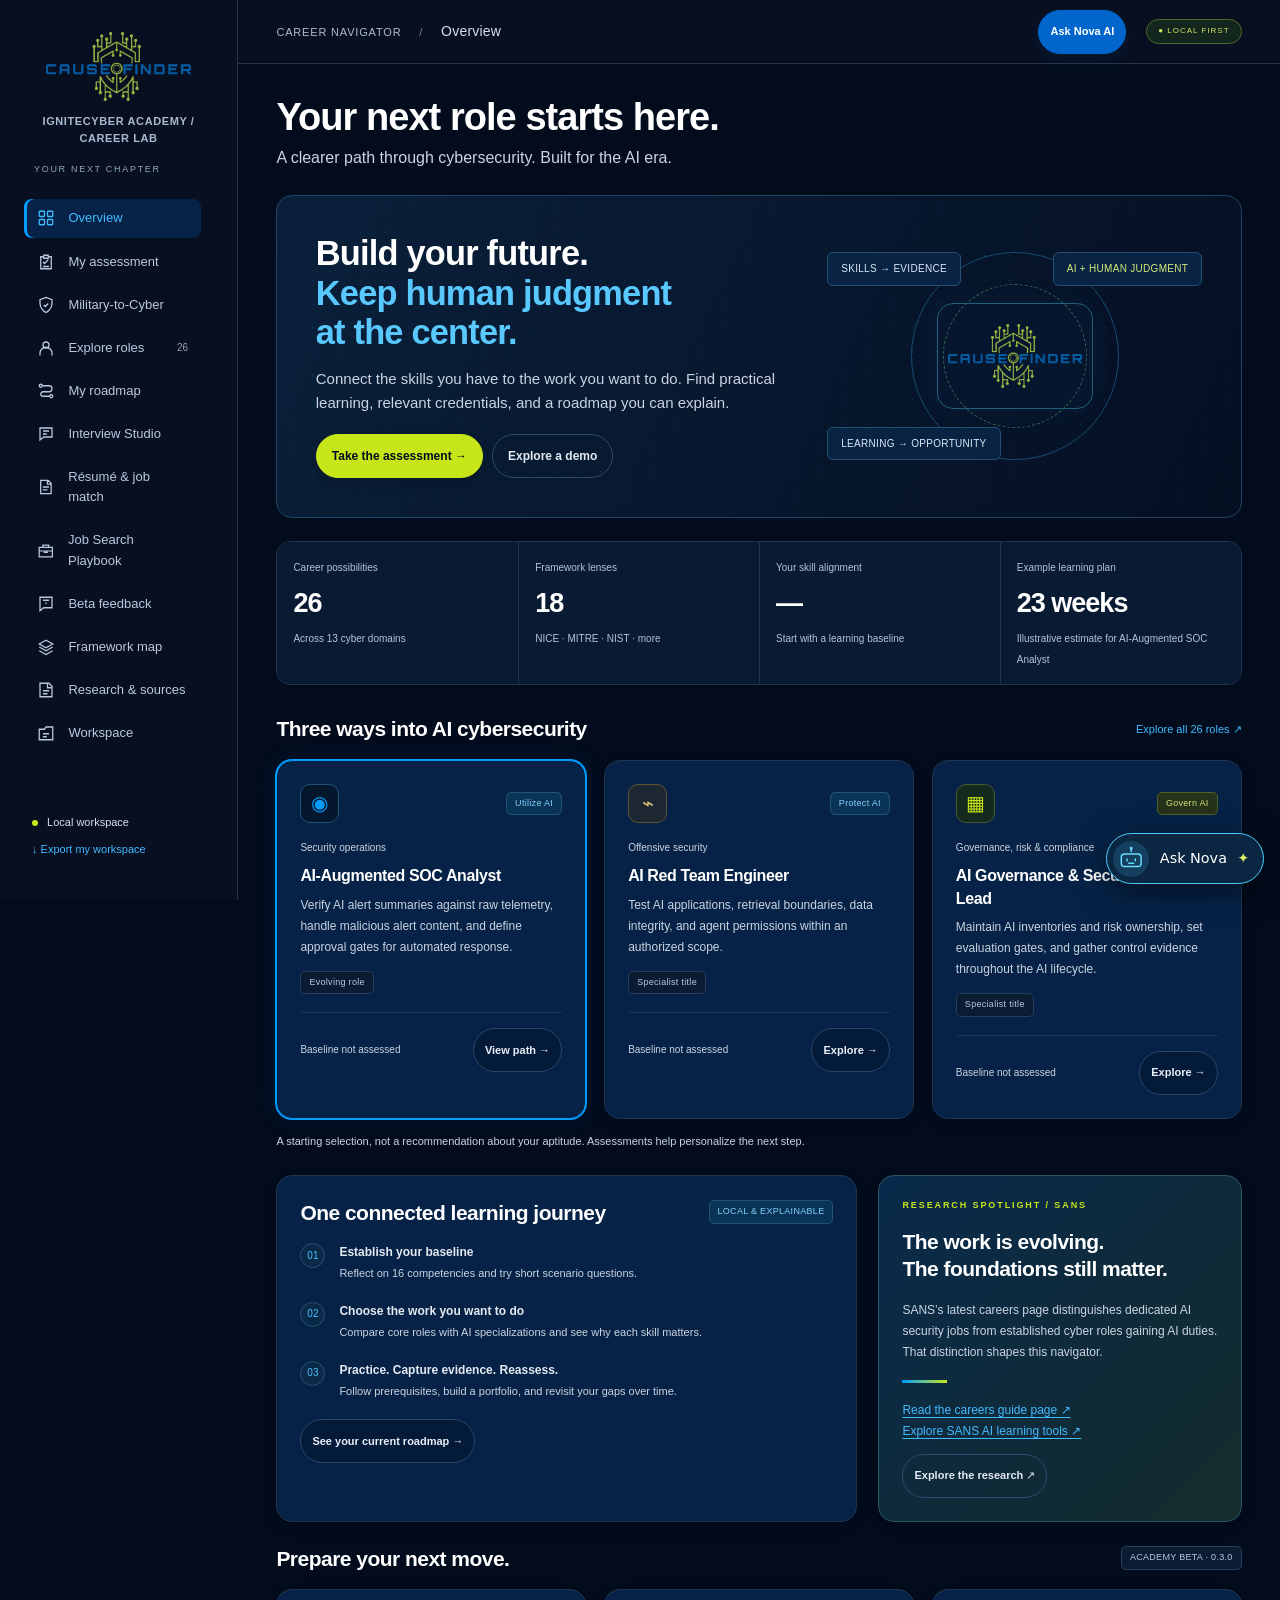
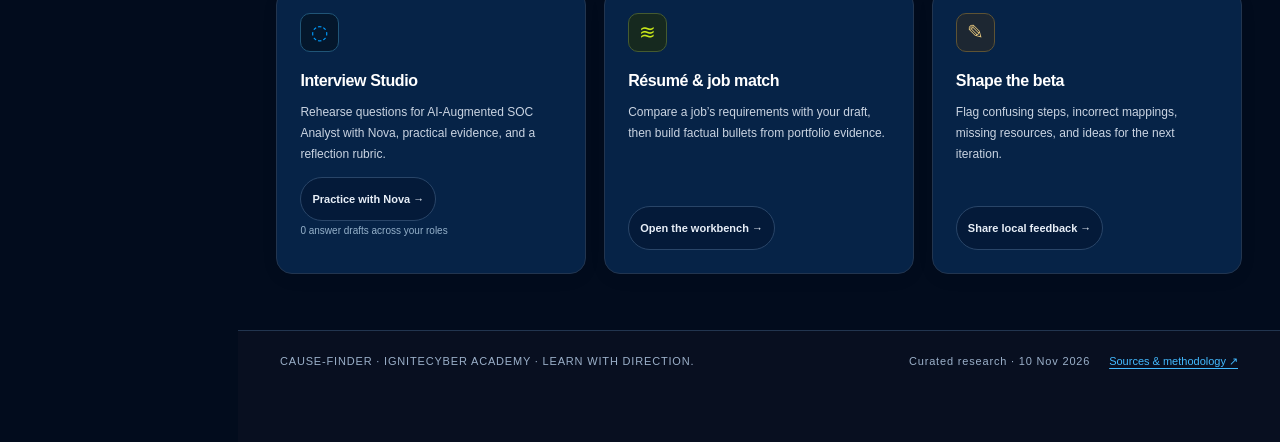
==== commit 111a2068: "Expand training provider and framework coverage" ====
--- a/index.html
+++ b/index.html
@@ -42,7 +42,7 @@
   <div class="main-wrap">
     <header class="topbar"><div>CAREER NAVIGATOR <span>/</span> <strong id="view-label">Overview</strong></div><div class="topbar-right"><button type="button" class="button small primary nova-global" data-nova-chat>Ask Nova AI</button><span class="local-pill">● LOCAL FIRST</span></div></header>
     <main id="content" tabindex="-1"></main>
-    <footer class="page-footer"><span>CAUSE-FINDER · IGNITECYBER ACADEMY · LEARN WITH DIRECTION.</span><span>Curated research · 21 Oct 2026 <a href="#research">Sources & methodology ↗</a></span></footer>
+    <footer class="page-footer"><span>CAUSE-FINDER · IGNITECYBER ACADEMY · LEARN WITH DIRECTION.</span><span>Curated research · 10 Nov 2026 <a href="#research">Sources & methodology ↗</a></span></footer>
   </div>
   <div id="toast" role="status" aria-live="polite"></div>
   <input id="import-file" type="file" accept=".json,application/json" hidden>
--- a/cause-finder-theme.css
+++ b/cause-finder-theme.css
@@ -279,3 +279,12 @@
 @media screen and (max-width: 650px) {
   .crosswalk-scroll { display: block; font-size: .8125rem; margin-block: 0 .65rem; }
 }
+
+.training-spotlight {
+  padding: clamp(1rem, 2vw, 1.5rem);
+  border: 1px solid #426758;
+  border-radius: .875rem;
+  background: #0b242e;
+}
+.training-spotlight h3 { margin-block-start: 0; color: #e0f393; }
+#provider-title { scroll-margin-block-start: 1rem; }
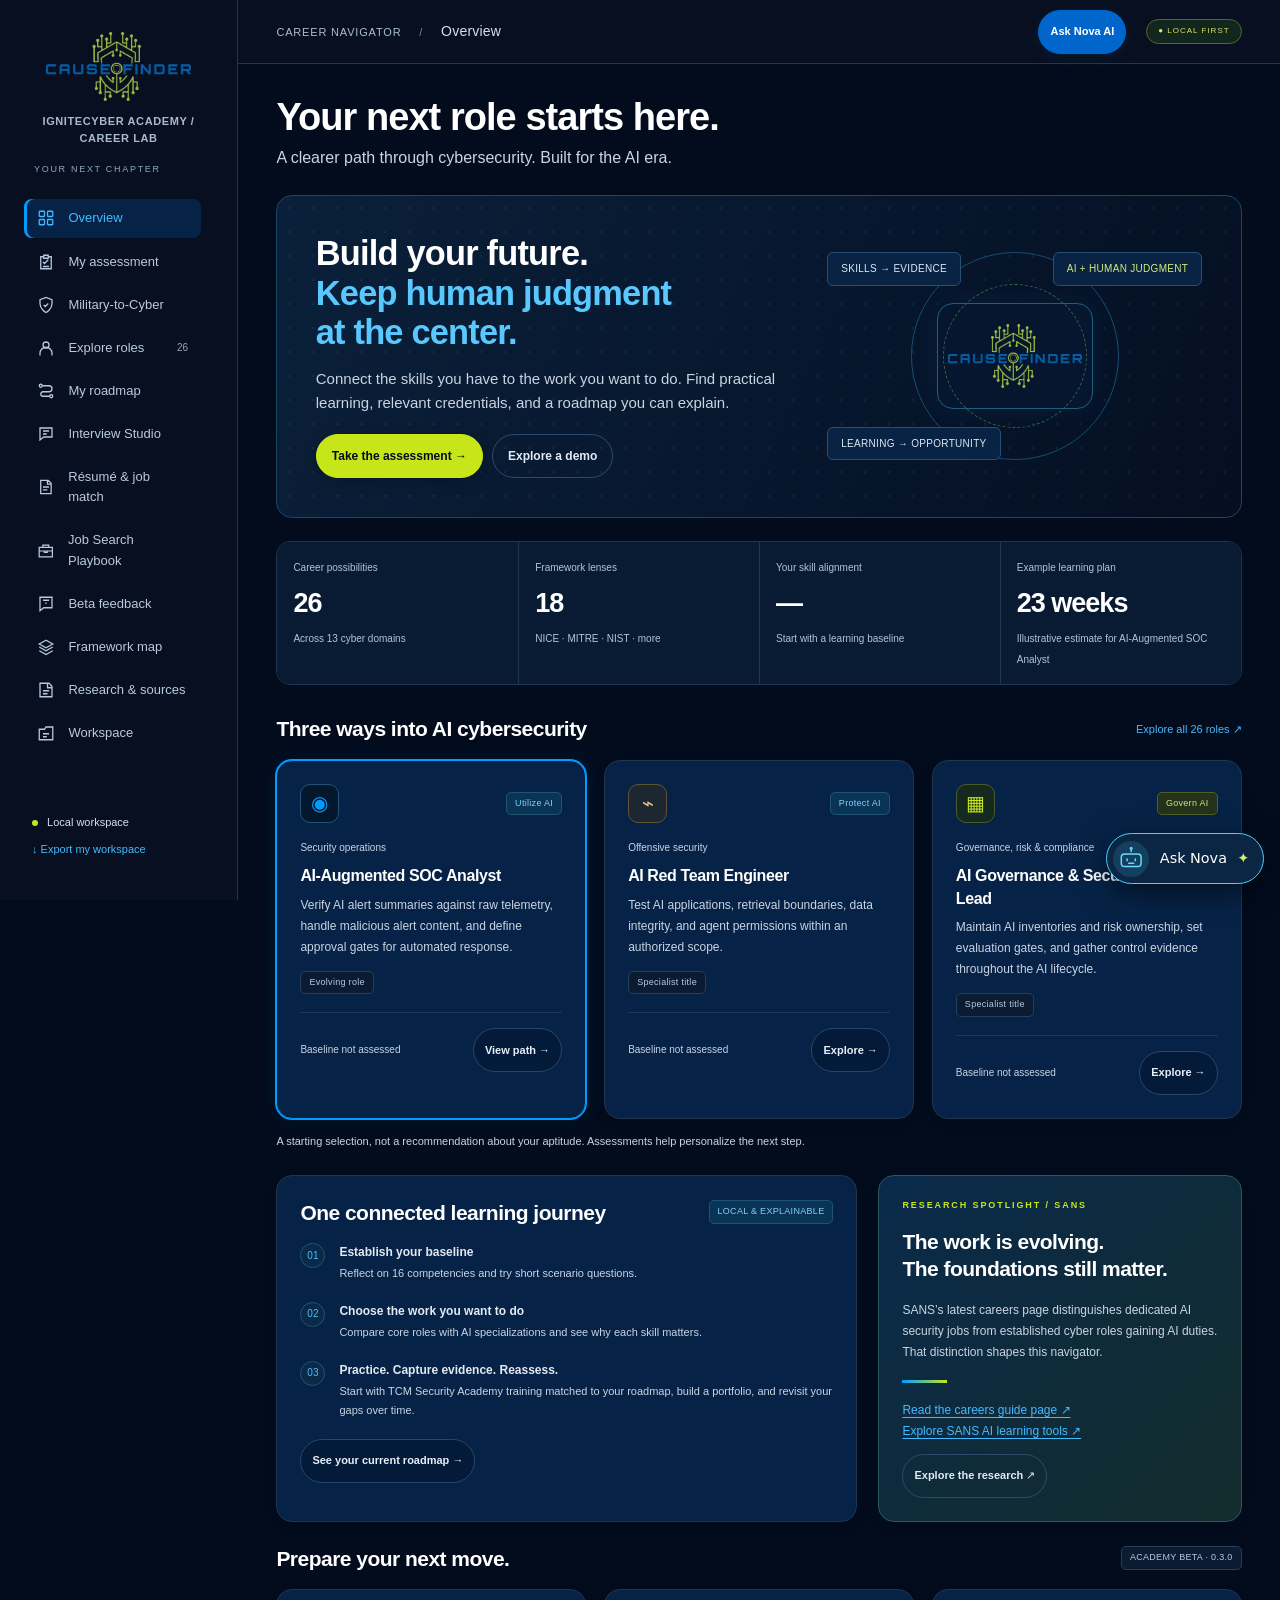
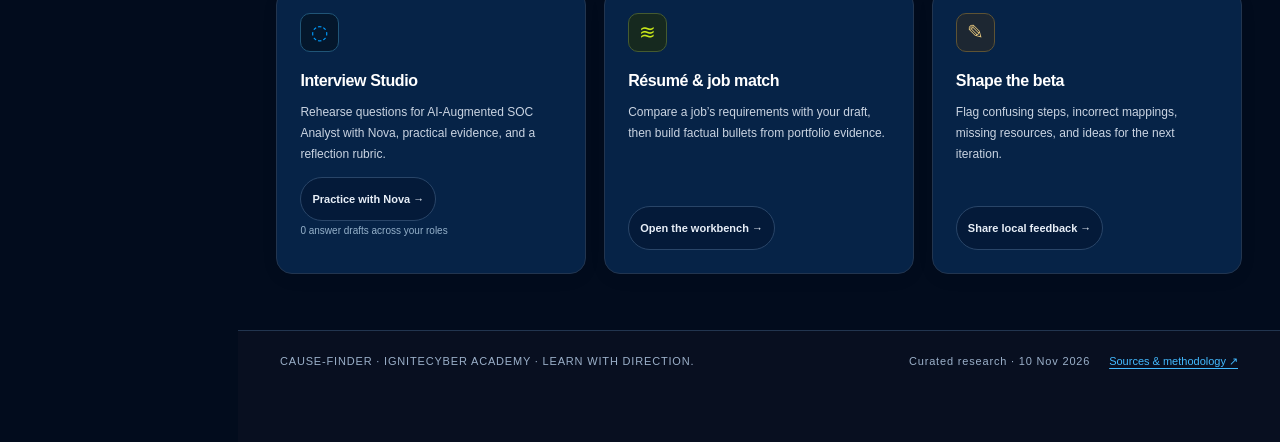
==== commit b1b753d3: "Make TCM Security the primary roadmap training provider" ====
--- a/index.html
+++ b/index.html
@@ -15,7 +15,7 @@
   <link rel="stylesheet" href="nova-chat.css">
   <link rel="stylesheet" href="military-journey.css">
   <script defer src="military-journey-model.js"></script>
-  <script defer src="catalog.js"></script>
+  <script defer src="catalog.js?v=tcm-core"></script>
   <script defer src="job-search/model.js"></script>
   <script defer src="career-tools-model.js"></script>
   <script defer src="engine.js"></script>
@@ -23,9 +23,9 @@
   <script defer src="resume-files.js"></script>
   <script defer src="career-tools-ui.js"></script>
   <script defer src="account-client.js"></script>
-  <script defer src="military-journey-ui.js"></script>
+  <script defer src="military-journey-ui.js?v=tcm-core"></script>
   <script defer src="nova-chat.js"></script>
-  <script defer src="app.js"></script>
+  <script defer src="app.js?v=tcm-core"></script>
 </head>
 <body>
   <a class="skip" href="#content">Skip to content</a>
